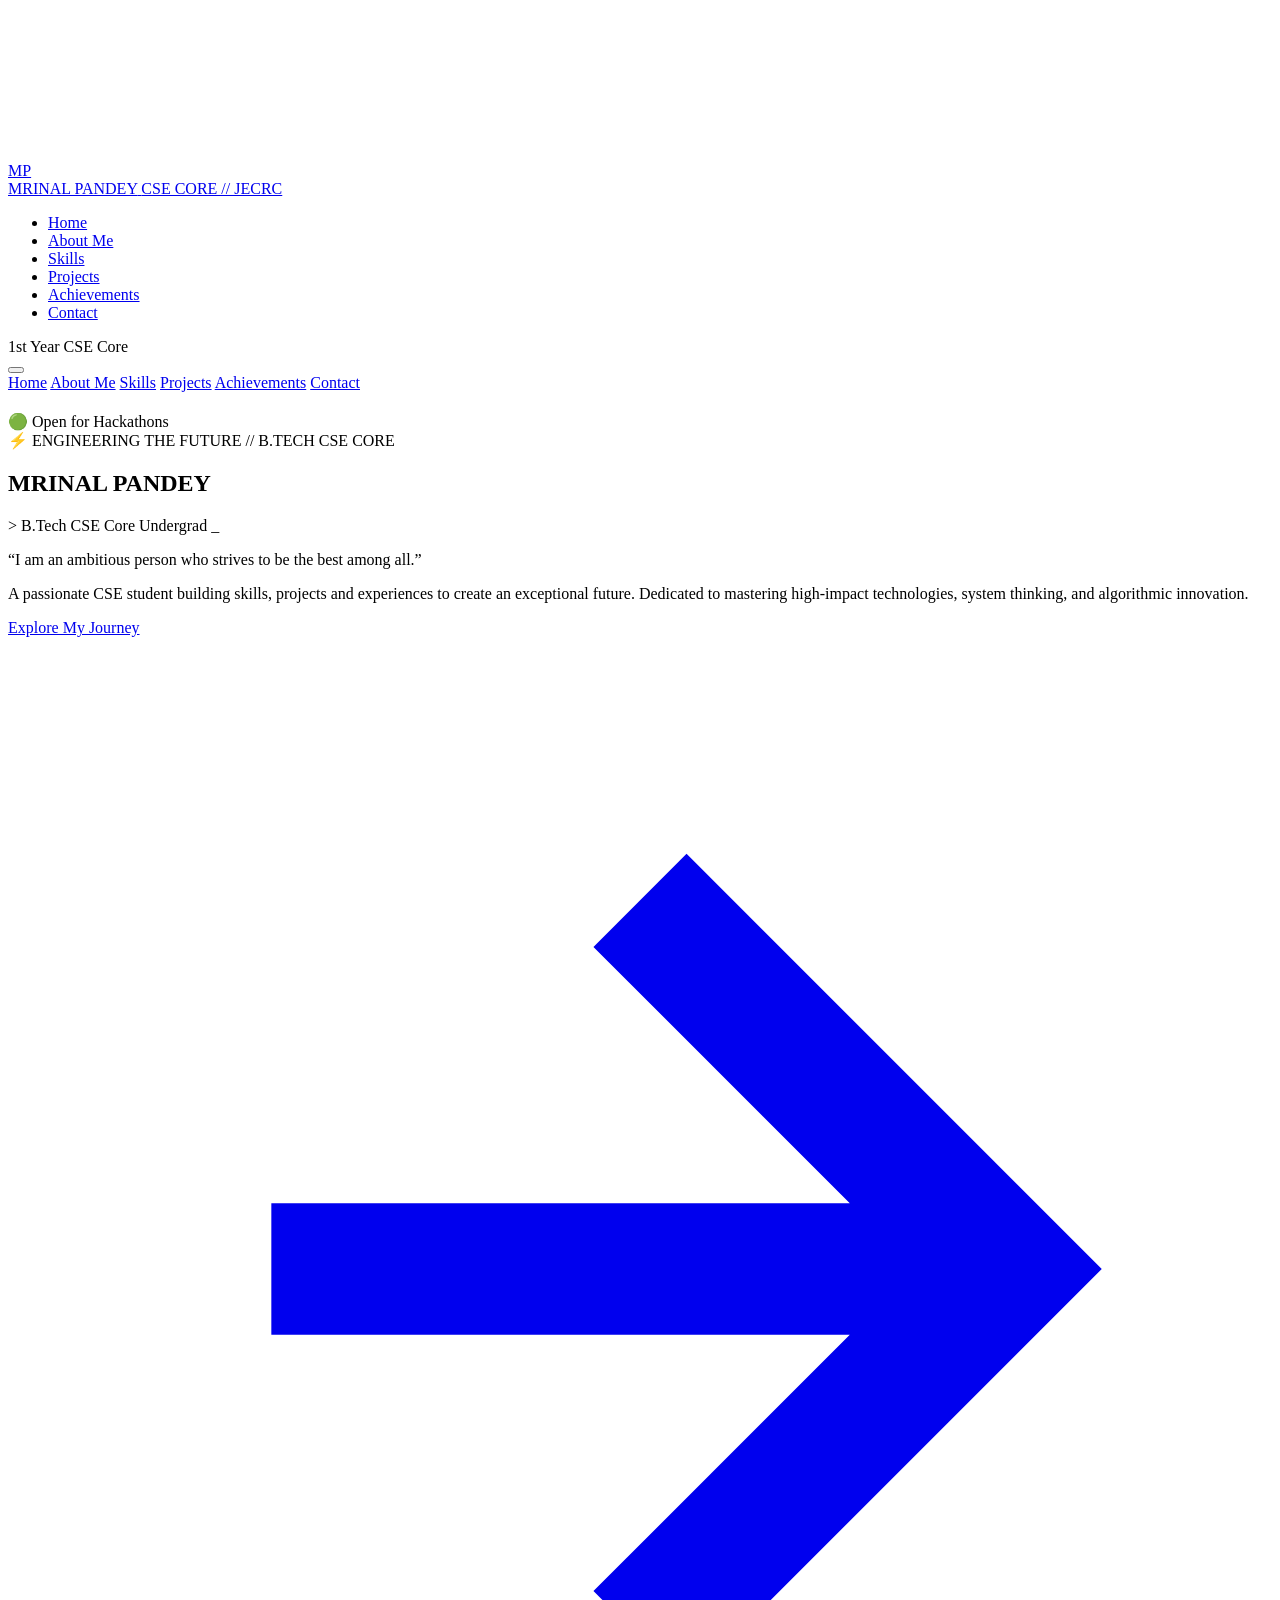
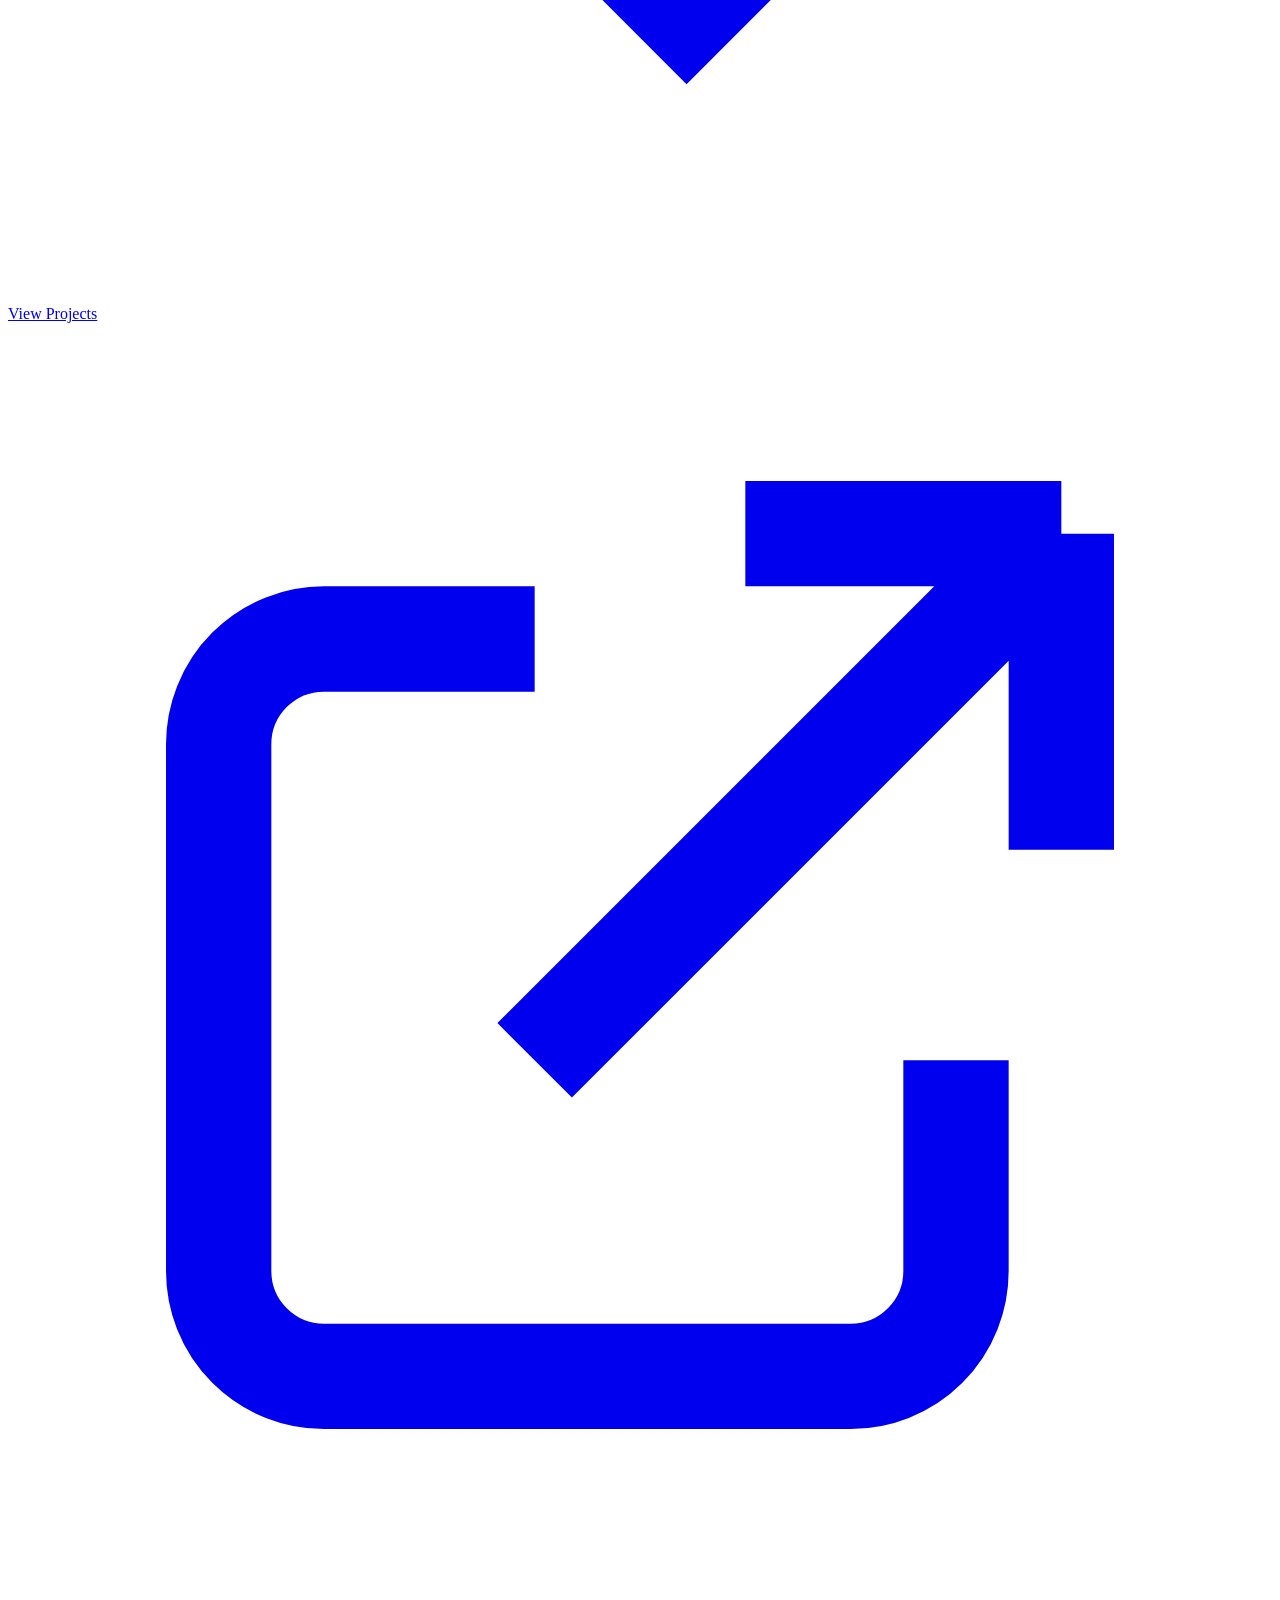
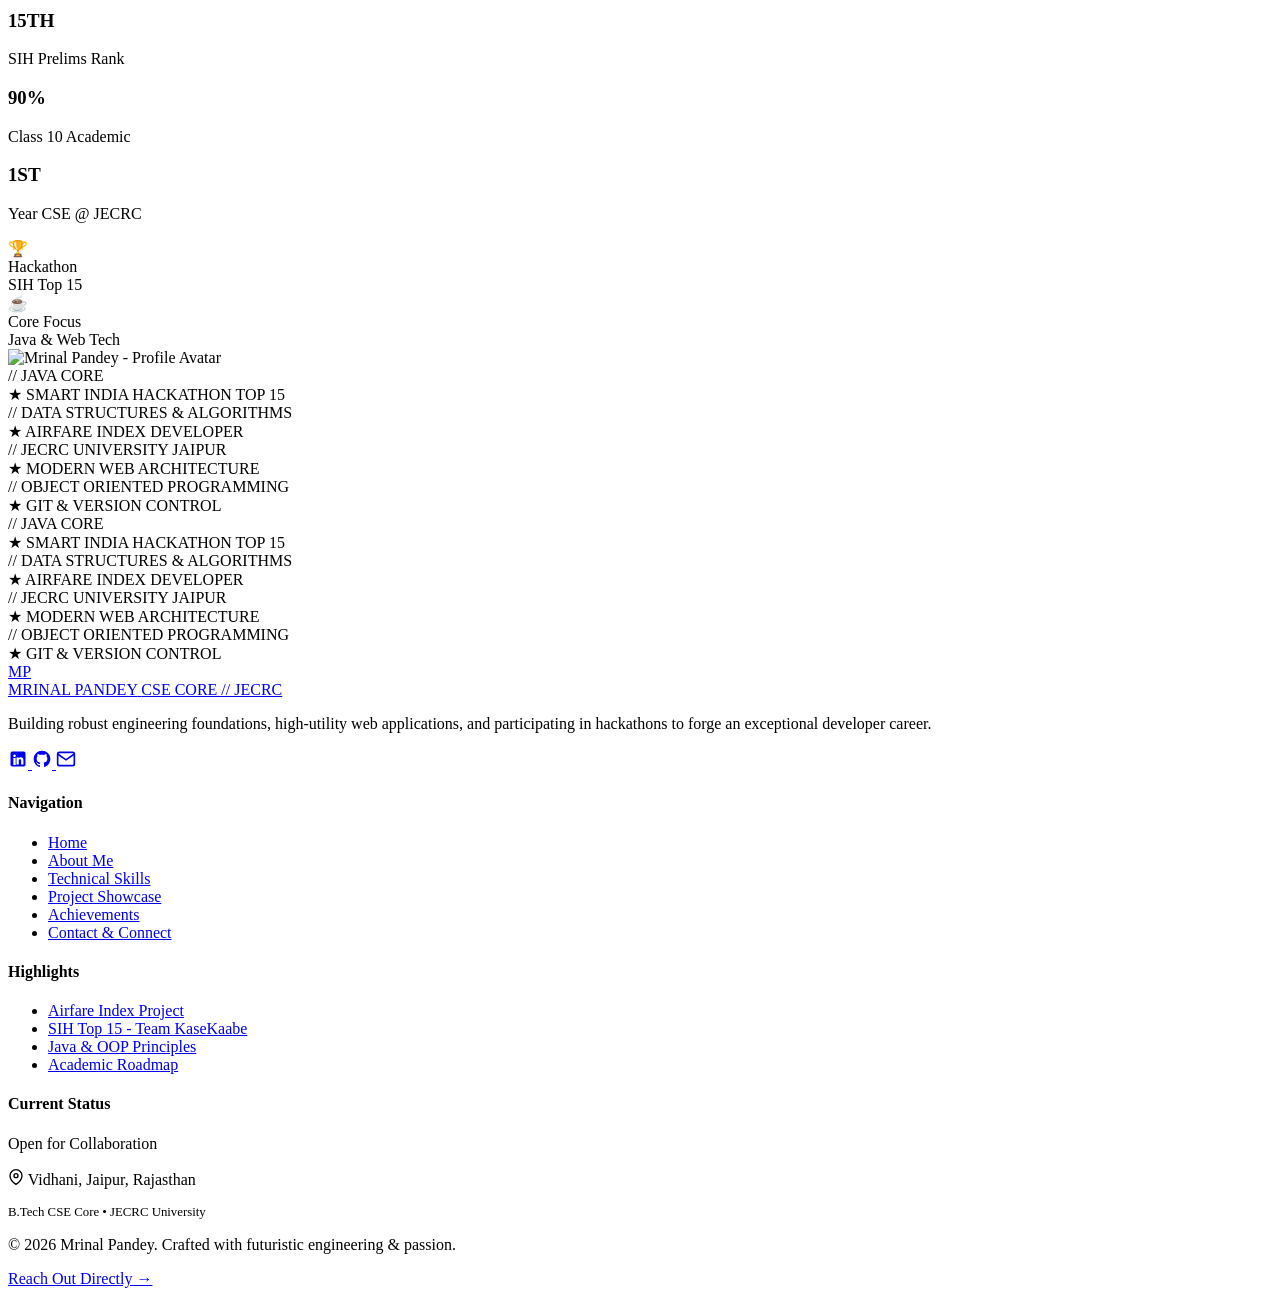
==== index.html @ 686c0074 "Add files via upload" ====
<!DOCTYPE html>
<html lang="en">
<head>
  <meta charset="UTF-8">
  <meta name="viewport" content="width=device-width, initial-scale=1.0">
  <title>Mrinal Pandey | Futuristic Developer Portfolio | CSE Undergrad</title>
  <meta name="description" content="Official portfolio of Mrinal Pandey, 1st-year B.Tech CSE Core student at JECRC University, Jaipur. Builder, SIH Prelims Top 15, and Java developer.">
  <link rel="stylesheet" href="assets/css/style.css">
  <link rel="stylesheet" href="assets/css/pages.css">
</head>
<body>

  <!-- Background Particle & Ambient Glow System -->
  <canvas id="particle-canvas"></canvas>
  <div class="ambient-glow glow-top-left"></div>
  <div class="ambient-glow glow-bottom-right"></div>
  <div class="ambient-glow glow-center"></div>

  <!-- Futuristic Custom Cursor -->
  <div class="custom-cursor-dot"></div>
  <div class="custom-cursor-outline"></div>

  <!-- Page Transition Veil -->
  <div class="page-transition-veil"></div>

  <!-- Main Website Wrapper -->
  <div class="site-wrapper">

    <!-- Header & Glassmorphic Navigation -->
    <header class="site-header">
      <div class="container nav-container">
        <a href="index.html" class="brand-logo">
          <div class="logo-badge">MP</div>
          <div class="brand-text">
            <span>MRINAL PANDEY</span>
            <span class="brand-sub">CSE CORE // JECRC</span>
          </div>
        </a>

        <!-- Desktop Navigation Menu -->
        <nav>
          <ul class="nav-menu">
            <li><a href="index.html" class="nav-link active">Home</a></li>
            <li><a href="about.html" class="nav-link">About Me</a></li>
            <li><a href="skills.html" class="nav-link">Skills</a></li>
            <li><a href="projects.html" class="nav-link">Projects</a></li>
            <li><a href="achievements.html" class="nav-link">Achievements</a></li>
            <li><a href="contact.html" class="nav-link">Contact</a></li>
          </ul>
        </nav>

        <!-- Status Indicator Pill -->
        <div class="nav-status">
          <span class="status-dot"></span>
          <span>1st Year CSE Core</span>
        </div>

        <!-- Mobile Hamburger Toggle -->
        <button class="mobile-toggle" aria-label="Toggle Navigation Menu">
          <span></span>
          <span></span>
          <span></span>
        </button>
      </div>
    </header>

    <!-- Mobile Navigation Drawer -->
    <div class="mobile-nav">
      <a href="index.html" class="nav-link active">Home</a>
      <a href="about.html" class="nav-link">About Me</a>
      <a href="skills.html" class="nav-link">Skills</a>
      <a href="projects.html" class="nav-link">Projects</a>
      <a href="achievements.html" class="nav-link">Achievements</a>
      <a href="contact.html" class="nav-link">Contact</a>
      <div class="nav-status" style="margin-top: 1.25rem; align-self: flex-start;">
        <span class="status-dot"></span>
        <span>🟢 Open for Hackathons</span>
      </div>
    </div>

    <!-- Main Content Area: Hero Showcase -->
    <main>
      <section class="hero-section">
        <div class="container">
          <div class="hero-grid">
            
            <!-- Left Hero Content -->
            <div class="hero-content reveal-item">
              <div class="hero-badge-tag">
                <span style="color: var(--cyan-core);">⚡</span>
                <span>ENGINEERING THE FUTURE // B.TECH CSE CORE</span>
              </div>

              <!-- Animated Main Heading -->
              <h1 class="hero-title">
                <span class="hero-title-gradient">MRINAL PANDEY</span>
              </h1>

              <!-- Kinetic Role Rotator -->
              <div class="hero-role-rotator">
                <span style="color: var(--text-muted);">&gt;</span>
                <span id="hero-role-text">B.Tech CSE Core Undergrad</span>
                <span class="role-cursor">_</span>
              </div>

              <!-- Core Ambition Quote Card -->
              <div class="hero-quote-card">
                <p>“I am an ambitious person who strives to be the best among all.”</p>
              </div>

              <!-- Bio Statement -->
              <p class="hero-bio">
                A passionate CSE student building skills, projects and experiences to create an exceptional future. Dedicated to mastering high-impact technologies, system thinking, and algorithmic innovation.
              </p>

              <!-- CTA Buttons -->
              <div class="hero-cta-group">
                <a href="about.html" class="btn btn-primary">
                  <span>Explore My Journey</span>
                  <svg viewBox="0 0 24 24" fill="none" stroke="currentColor" stroke-width="2.5"><path d="M5 12h14M12 5l7 7-7 7"/></svg>
                </a>
                <a href="projects.html" class="btn btn-secondary">
                  <span>View Projects</span>
                  <svg viewBox="0 0 24 24" fill="none" stroke="currentColor" stroke-width="2"><path d="M10 6H6a2 2 0 0 0-2 2v10a2 2 0 0 0 2 2h10a2 2 0 0 0 2-2v-4M14 4h6m0 0v6m0-6L10 14"/></svg>
                </a>
              </div>

              <!-- Hero Stats Strip -->
              <div class="hero-stats-strip">
                <div class="hero-stat-item">
                  <h3><span data-counter="15">15</span><span style="font-size: 1.2rem;">TH</span></h3>
                  <p>SIH Prelims Rank</p>
                </div>
                <div class="hero-stat-item">
                  <h3><span data-counter="90">90</span><span style="font-size: 1.2rem;">%</span></h3>
                  <p>Class 10 Academic</p>
                </div>
                <div class="hero-stat-item">
                  <h3><span data-counter="1">1</span><span style="font-size: 1.2rem;">ST</span></h3>
                  <p>Year CSE @ JECRC</p>
                </div>
              </div>
            </div>

            <!-- Right Hero Cyber Profile Visual -->
            <div class="hero-visual-wrapper reveal-item stagger-1">
              <div class="cyber-frame-container">
                <!-- Orbiting Animated Gyro Rings -->
                <div class="cyber-orbit-ring"></div>
                <div class="cyber-orbit-ring-secondary"></div>

                <!-- Floating Holographic Badges -->
                <div class="avatar-floating-badge badge-top-right">
                  <div class="badge-icon-box">🏆</div>
                  <div>
                    <div class="badge-text-title">Hackathon</div>
                    <div class="badge-text-val">SIH Top 15</div>
                  </div>
                </div>

                <div class="avatar-floating-badge badge-bottom-left">
                  <div class="badge-icon-box">☕</div>
                  <div>
                    <div class="badge-text-title">Core Focus</div>
                    <div class="badge-text-val">Java & Web Tech</div>
                  </div>
                </div>

                <!-- Main Avatar Container with 3D Tilt -->
                <div class="avatar-card-inner tilt-card">
                  <div class="avatar-scanline"></div>
                  <div class="avatar-image-box">
                    <!-- NOTE FOR MRINAL: To personalize, place your photo in assets/images/ and change the src below -->
                    <img src="assets/images/avatar-placeholder.svg" alt="Mrinal Pandey - Profile Avatar" loading="eager">
                  </div>
                </div>

              </div>
            </div>

          </div>
        </div>
      </section>

      <!-- Continuous High-Tech Marquee Ticker Strip -->
      <section class="marquee-container" aria-hidden="true">
        <div class="marquee-track">
          <div class="marquee-item"><span>//</span> JAVA CORE</div>
          <div class="marquee-item"><span>★</span> SMART INDIA HACKATHON TOP 15</div>
          <div class="marquee-item"><span>//</span> DATA STRUCTURES & ALGORITHMS</div>
          <div class="marquee-item"><span>★</span> AIRFARE INDEX DEVELOPER</div>
          <div class="marquee-item"><span>//</span> JECRC UNIVERSITY JAIPUR</div>
          <div class="marquee-item"><span>★</span> MODERN WEB ARCHITECTURE</div>
          <div class="marquee-item"><span>//</span> OBJECT ORIENTED PROGRAMMING</div>
          <div class="marquee-item"><span>★</span> GIT & VERSION CONTROL</div>
          <!-- Duplicate for infinite seamless scroll -->
          <div class="marquee-item"><span>//</span> JAVA CORE</div>
          <div class="marquee-item"><span>★</span> SMART INDIA HACKATHON TOP 15</div>
          <div class="marquee-item"><span>//</span> DATA STRUCTURES & ALGORITHMS</div>
          <div class="marquee-item"><span>★</span> AIRFARE INDEX DEVELOPER</div>
          <div class="marquee-item"><span>//</span> JECRC UNIVERSITY JAIPUR</div>
          <div class="marquee-item"><span>★</span> MODERN WEB ARCHITECTURE</div>
          <div class="marquee-item"><span>//</span> OBJECT ORIENTED PROGRAMMING</div>
          <div class="marquee-item"><span>★</span> GIT & VERSION CONTROL</div>
        </div>
      </section>
    </main>

    <!-- Site Footer -->
    <footer class="site-footer">
      <div class="container">
        <div class="footer-top">
          <!-- Brand Column -->
          <div class="footer-brand">
            <a href="index.html" class="brand-logo">
              <div class="logo-badge">MP</div>
              <div class="brand-text">
                <span>MRINAL PANDEY</span>
                <span class="brand-sub">CSE CORE // JECRC</span>
              </div>
            </a>
            <p class="footer-bio">
              Building robust engineering foundations, high-utility web applications, and participating in hackathons to forge an exceptional developer career.
            </p>
            <div class="footer-social-links">
              <!-- LinkedIn -->
              <a href="https://linkedin.com" target="_blank" rel="noopener" class="social-icon-btn" aria-label="LinkedIn Profile">
                <svg width="20" height="20" viewBox="0 0 24 24" fill="currentColor"><path d="M19 3a2 2 0 0 1 2 2v14a2 2 0 0 1-2 2H5a2 2 0 0 1-2-2V5a2 2 0 0 1 2-2h14m-.5 15.5v-5.3a3.26 3.26 0 0 0-3.26-3.26c-.85 0-1.84.52-2.28 1.3v-1.11h-2.79v8.37h2.79v-4.93c0-.77.62-1.4 1.39-1.4a1.4 1.4 0 0 1 1.4 1.4v4.93h2.75M6.46 10.9v8.37H9.2V10.9H6.46M7.83 6.45c-.89 0-1.61.72-1.61 1.61 0 .89.72 1.61 1.61 1.61.89 0 1.61-.72 1.61-1.61 0-.89-.72-1.61-1.61-1.61Z"/></svg>
              </a>
              <!-- GitHub -->
              <a href="https://github.com" target="_blank" rel="noopener" class="social-icon-btn" aria-label="GitHub Profile">
                <svg width="20" height="20" viewBox="0 0 24 24" fill="currentColor"><path d="M12 2A10 10 0 0 0 2 12c0 4.42 2.87 8.17 6.84 9.5.5.08.66-.23.66-.5v-1.69c-2.77.6-3.36-1.34-3.36-1.34-.46-1.16-1.11-1.47-1.11-1.47-.91-.62.07-.6.07-.6 1 .07 1.53 1.03 1.53 1.03.87 1.52 2.34 1.07 2.91.83.1-.65.35-1.09.63-1.34-2.22-.25-4.55-1.11-4.55-4.92 0-1.11.38-2 1.03-2.71-.1-.25-.45-1.29.1-2.64 0 0 .84-.27 2.75 1.02.79-.22 1.65-.33 2.5-.33.85 0 1.71.11 2.5.33 1.91-1.29 2.75-1.02 2.75-1.02.55 1.35.2 2.39.1 2.64.65.71 1.03 1.6 1.03 2.71 0 3.82-2.34 4.66-4.57 4.91.36.31.69.92.69 1.85V21c0 .27.16.59.67.5C19.14 20.16 22 16.42 22 12A10 10 0 0 0 12 2Z"/></svg>
              </a>
              <!-- Contact Page Link -->
              <a href="contact.html" class="social-icon-btn" aria-label="Direct Email / Contact">
                <svg width="20" height="20" viewBox="0 0 24 24" fill="none" stroke="currentColor" stroke-width="2"><path d="M4 4h16c1.1 0 2 .9 2 2v12c0 1.1-.9 2-2 2H4c-1.1 0-2-.9-2-2V6c0-1.1.9-2 2-2z"/><polyline points="22,6 12,13 2,6"/></svg>
              </a>
            </div>
          </div>

          <!-- Quick Navigation -->
          <div>
            <h4 class="footer-heading">Navigation</h4>
            <ul class="footer-nav-list">
              <li><a href="index.html">Home</a></li>
              <li><a href="about.html">About Me</a></li>
              <li><a href="skills.html">Technical Skills</a></li>
              <li><a href="projects.html">Project Showcase</a></li>
              <li><a href="achievements.html">Achievements</a></li>
              <li><a href="contact.html">Contact & Connect</a></li>
            </ul>
          </div>

          <!-- Featured Work -->
          <div>
            <h4 class="footer-heading">Highlights</h4>
            <ul class="footer-nav-list">
              <li><a href="projects.html">Airfare Index Project</a></li>
              <li><a href="achievements.html">SIH Top 15 - Team KaseKaabe</a></li>
              <li><a href="skills.html">Java & OOP Principles</a></li>
              <li><a href="about.html">Academic Roadmap</a></li>
            </ul>
          </div>

          <!-- Live Status Card -->
          <div>
            <h4 class="footer-heading">Current Status</h4>
            <div class="footer-meta-card">
              <div class="meta-status">
                <span class="status-dot"></span>
                <span>Open for Collaboration</span>
              </div>
              <p class="meta-location">
                <svg width="16" height="16" viewBox="0 0 24 24" fill="none" stroke="currentColor" stroke-width="2"><path d="M21 10c0 7-9 13-9 13s-9-6-9-13a9 9 0 0 1 18 0z"/><circle cx="12" cy="10" r="3"/></svg>
                Vidhani, Jaipur, Rajasthan
              </p>
              <p style="font-size: 0.8rem; color: var(--text-muted); margin-top: 6px;">
                B.Tech CSE Core • JECRC University
              </p>
            </div>
          </div>
        </div>

        <!-- Footer Bottom Bar -->
        <div class="footer-bottom">
          <p>© 2026 Mrinal Pandey. Crafted with futuristic engineering & passion.</p>
          <p><a href="contact.html">Reach Out Directly →</a></p>
        </div>
      </div>
    </footer>

  </div>

  <!-- Scripts -->
  <script src="assets/js/particles.js"></script>
  <script src="assets/js/interactions.js"></script>
  <script src="assets/js/main.js"></script>
</body>
</html>
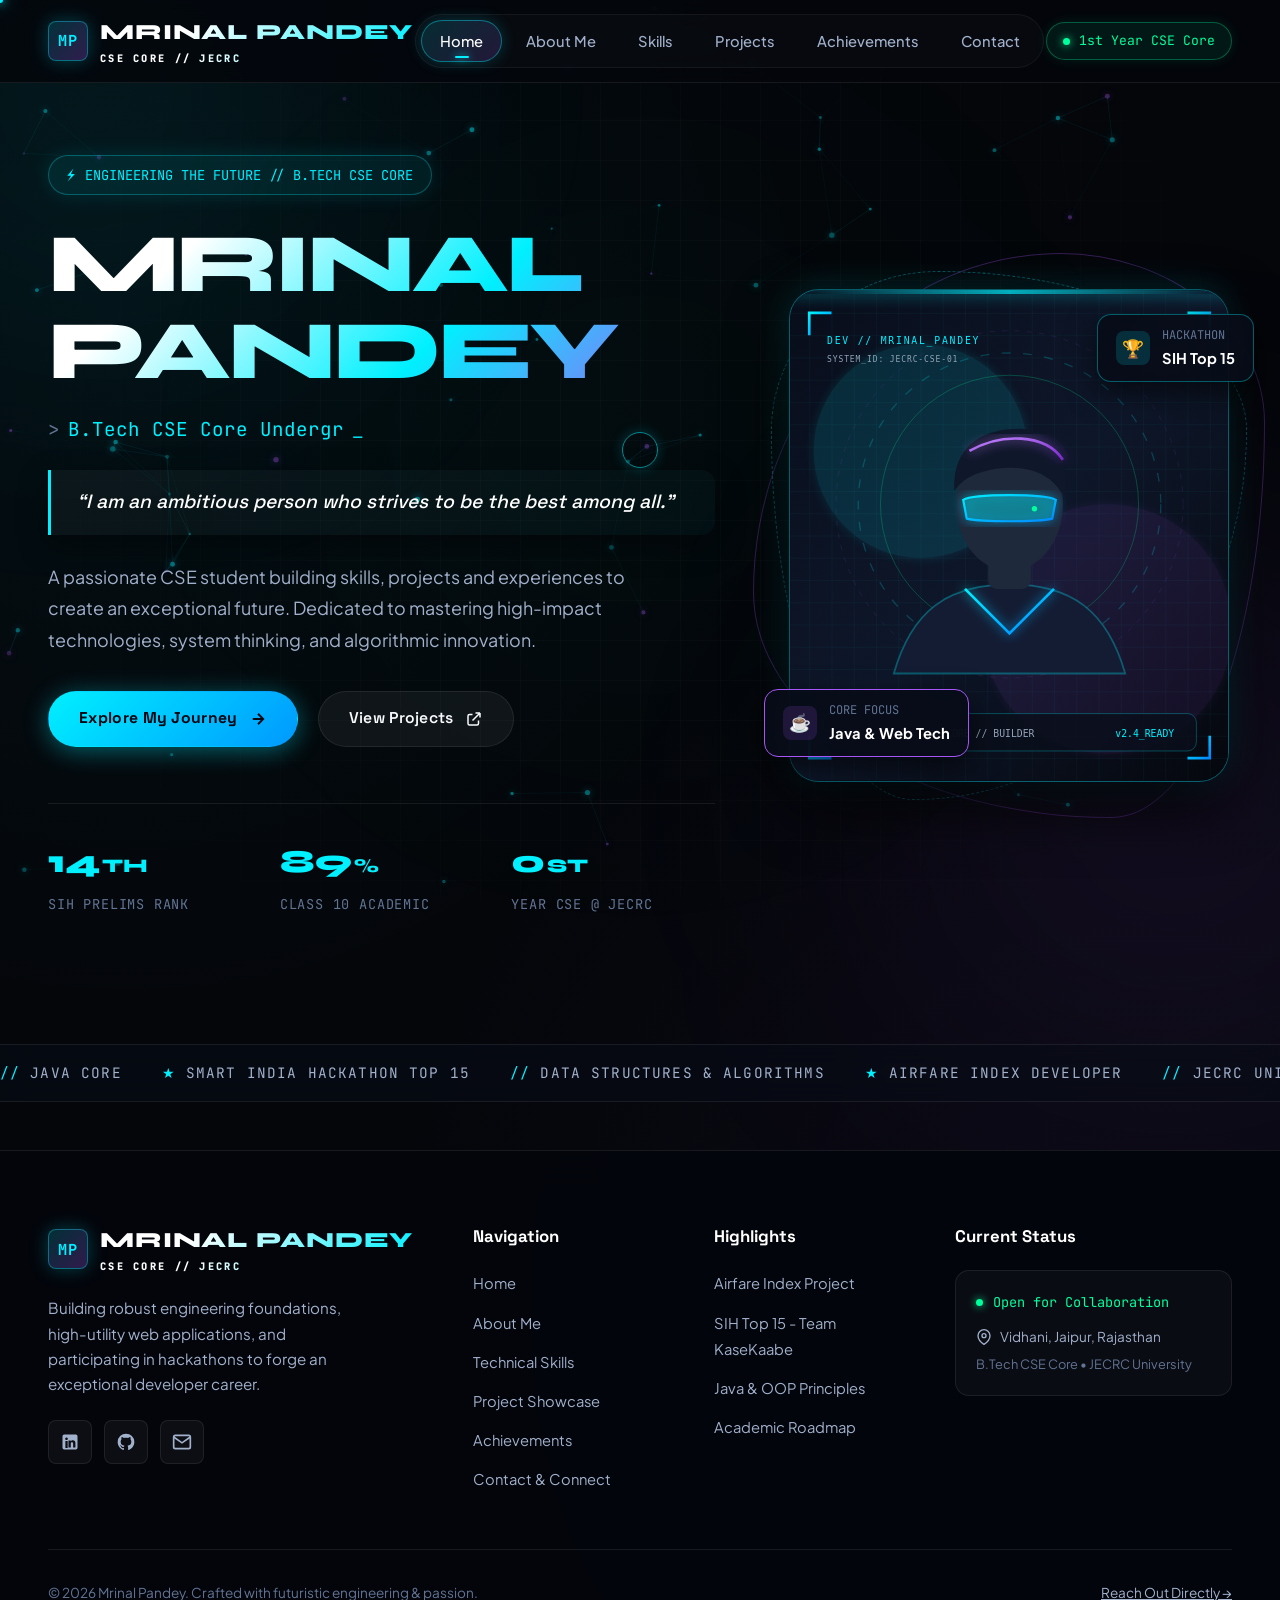
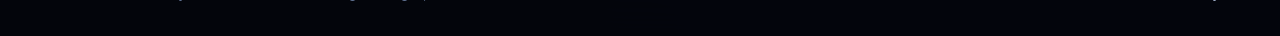
==== commit aaccb031: "Add personal portfolio website" ====
--- a/index.html
+++ b/index.html
@@ -7,6 +7,7 @@
   <meta name="description" content="Official portfolio of Mrinal Pandey, 1st-year B.Tech CSE Core student at JECRC University, Jaipur. Builder, SIH Prelims Top 15, and Java developer.">
   <link rel="stylesheet" href="assets/css/style.css">
   <link rel="stylesheet" href="assets/css/pages.css">
+  <link rel="stylesheet" href="assets/css/botpress.css">
 </head>
 <body>
 
@@ -295,5 +296,10 @@
   <script src="assets/js/particles.js"></script>
   <script src="assets/js/interactions.js"></script>
   <script src="assets/js/main.js"></script>
+
+  <!-- Botpress AI Assistant Webchat -->
+  <script src="https://cdn.botpress.cloud/webchat/v3.7/inject.js"></script>
+  <script src="https://files.bpcontent.cloud/2026/10/06/04/20261006043758-TQB32X8L.js" defer></script>
+  <script src="assets/js/botpress.js"></script>
 </body>
 </html>
--- a/assets/css/style.css
+++ b/assets/css/style.css
@@ -0,0 +1,829 @@
+/* ==========================================================================
+   MRINAL PANDEY - FUTURISTIC PORTFOLIO SYSTEM
+   Master Stylesheet: Design Tokens, Glassmorphism, Micro-Interactions
+   ========================================================================== */
+
+@import url('https://fonts.googleapis.com/css2?family=JetBrains+Mono:ital,wght@0,300;0,400;0,500;0,600;0,700;1,400&family=Plus+Jakarta+Sans:wght@300;400;500;600;700;800&family=Space+Grotesk:wght@400;500;600;700&family=Syne:wght@600;700;800&display=swap');
+
+:root {
+  /* Core Deep Obsidian Backgrounds */
+  --bg-dark: #04060a;
+  --bg-surface: #080c16;
+  --bg-card: rgba(11, 17, 30, 0.75);
+  --bg-card-hover: rgba(16, 25, 46, 0.9);
+  --bg-glass-nav: rgba(4, 6, 12, 0.85);
+
+  /* Cyber Accents */
+  --cyan-core: #00f0ff;
+  --cyan-glow: rgba(0, 240, 255, 0.4);
+  --cyan-subtle: rgba(0, 240, 255, 0.12);
+  
+  --purple-core: #a855f7;
+  --purple-deep: #7e22ce;
+  --purple-glow: rgba(168, 85, 247, 0.4);
+  --purple-subtle: rgba(168, 85, 247, 0.12);
+
+  --emerald-core: #00ff9d;
+  --emerald-glow: rgba(0, 255, 157, 0.4);
+  --emerald-subtle: rgba(0, 255, 157, 0.12);
+
+  --amber-core: #ffb703;
+  --amber-glow: rgba(255, 183, 3, 0.4);
+  --amber-subtle: rgba(255, 183, 3, 0.12);
+
+  /* Typography Colors */
+  --text-main: #f8fafc;
+  --text-dim: #a1b0cb;
+  --text-muted: #627494;
+  --text-highlight: #ffffff;
+
+  /* Borders & Glass Glow */
+  --border-subtle: rgba(255, 255, 255, 0.08);
+  --border-neon: rgba(0, 240, 255, 0.35);
+  --border-purple: rgba(168, 85, 247, 0.35);
+  --border-hover: rgba(0, 240, 255, 0.6);
+
+  /* Radii */
+  --radius-sm: 8px;
+  --radius-md: 14px;
+  --radius-lg: 20px;
+  --radius-xl: 30px;
+  --radius-full: 9999px;
+
+  /* Typography */
+  --font-display: 'Syne', 'Space Grotesk', sans-serif;
+  --font-heading: 'Space Grotesk', sans-serif;
+  --font-body: 'Plus Jakarta Sans', sans-serif;
+  --font-mono: 'JetBrains Mono', monospace;
+
+  /* Easing */
+  --transition-instant: 0.15s cubic-bezier(0.16, 1, 0.3, 1);
+  --transition-smooth: 0.35s cubic-bezier(0.16, 1, 0.3, 1);
+  --transition-slow: 0.65s cubic-bezier(0.16, 1, 0.3, 1);
+}
+
+/* Base Reset & Smoothness */
+*, *::before, *::after {
+  box-sizing: border-box;
+  margin: 0;
+  padding: 0;
+}
+
+html {
+  scroll-behavior: smooth;
+  font-size: 16px;
+  background-color: var(--bg-dark);
+  color: var(--text-main);
+  font-family: var(--font-body);
+  overflow-x: hidden;
+  -webkit-font-smoothing: antialiased;
+  -moz-osx-font-smoothing: grayscale;
+}
+
+body {
+  position: relative;
+  min-height: 100vh;
+  background: 
+    radial-gradient(circle at 10% 20%, rgba(0, 240, 255, 0.04), transparent 40%),
+    radial-gradient(circle at 90% 80%, rgba(168, 85, 247, 0.05), transparent 45%),
+    var(--bg-dark);
+  color: var(--text-main);
+  overflow-x: hidden;
+  line-height: 1.65;
+}
+
+/* Futuristic Cyber Grid Overlay */
+body::before {
+  content: '';
+  position: fixed;
+  top: 0;
+  left: 0;
+  width: 100vw;
+  height: 100vh;
+  background-image: 
+    linear-gradient(to right, rgba(255, 255, 255, 0.02) 1px, transparent 1px),
+    linear-gradient(to bottom, rgba(255, 255, 255, 0.02) 1px, transparent 1px);
+  background-size: 40px 40px;
+  pointer-events: none;
+  z-index: 0;
+  mask-image: radial-gradient(circle at center, black 40%, transparent 90%);
+  -webkit-mask-image: radial-gradient(circle at center, black 40%, transparent 90%);
+}
+
+/* Custom Scrollbar */
+::-webkit-scrollbar {
+  width: 7px;
+}
+::-webkit-scrollbar-track {
+  background: #04060a;
+}
+::-webkit-scrollbar-thumb {
+  background: linear-gradient(180deg, var(--cyan-core), var(--purple-core));
+  border-radius: 4px;
+}
+::-webkit-scrollbar-thumb:hover {
+  background: var(--cyan-core);
+  box-shadow: 0 0 10px var(--cyan-core);
+}
+
+::selection {
+  background: var(--cyan-core);
+  color: #03060c;
+}
+
+/* Ambient Radial Glow Lighting */
+.ambient-glow {
+  position: fixed;
+  pointer-events: none;
+  z-index: 0;
+  border-radius: 50%;
+  filter: blur(140px);
+}
+.glow-top-left {
+  top: -180px;
+  left: -180px;
+  width: 550px;
+  height: 550px;
+  background: radial-gradient(circle, rgba(0, 240, 255, 0.16), transparent 70%);
+}
+.glow-bottom-right {
+  bottom: -220px;
+  right: -220px;
+  width: 650px;
+  height: 650px;
+  background: radial-gradient(circle, rgba(168, 85, 247, 0.16), transparent 70%);
+}
+.glow-center {
+  top: 50%;
+  left: 50%;
+  transform: translate(-50%, -50%);
+  width: 700px;
+  height: 700px;
+  background: radial-gradient(circle, rgba(0, 255, 157, 0.04), transparent 75%);
+}
+
+/* Particle Canvas */
+#particle-canvas {
+  position: fixed;
+  top: 0;
+  left: 0;
+  width: 100vw;
+  height: 100vh;
+  pointer-events: none;
+  z-index: 0;
+  opacity: 0.65;
+}
+
+/* Custom Cursor with Magnetic Smoothing */
+.custom-cursor-dot,
+.custom-cursor-outline {
+  position: fixed;
+  top: 0;
+  left: 0;
+  transform: translate(-50%, -50%);
+  border-radius: 50%;
+  pointer-events: none;
+  z-index: 99999;
+}
+.custom-cursor-dot {
+  width: 6px;
+  height: 6px;
+  background-color: var(--cyan-core);
+  box-shadow: 0 0 10px var(--cyan-core), 0 0 20px var(--cyan-core);
+}
+.custom-cursor-outline {
+  width: 36px;
+  height: 36px;
+  border: 1.5px solid rgba(0, 240, 255, 0.55);
+  box-shadow: 0 0 14px rgba(0, 240, 255, 0.2);
+  transition: width 0.25s cubic-bezier(0.16, 1, 0.3, 1), 
+              height 0.25s cubic-bezier(0.16, 1, 0.3, 1), 
+              border-color 0.25s ease, 
+              background-color 0.25s ease;
+}
+.cursor-hover .custom-cursor-outline {
+  width: 58px;
+  height: 58px;
+  border-color: var(--purple-core);
+  background-color: rgba(168, 85, 247, 0.1);
+  box-shadow: 0 0 25px rgba(168, 85, 247, 0.45);
+}
+
+@media (pointer: coarse) {
+  .custom-cursor-dot,
+  .custom-cursor-outline {
+    display: none !important;
+  }
+}
+
+/* Page Transition Veil */
+.page-transition-veil {
+  position: fixed;
+  top: 0;
+  left: 0;
+  width: 100vw;
+  height: 100vh;
+  background: var(--bg-dark);
+  z-index: 100000;
+  pointer-events: none;
+  opacity: 0;
+  transition: opacity 0.25s ease-in-out;
+}
+.page-transition-veil.fade-in {
+  opacity: 1;
+  pointer-events: all;
+}
+
+/* Layout Utilities */
+.site-wrapper {
+  position: relative;
+  z-index: 1;
+  display: flex;
+  flex-direction: column;
+  min-height: 100vh;
+}
+.container {
+  width: 100%;
+  max-width: 1240px;
+  margin: 0 auto;
+  padding: 0 1.75rem;
+}
+
+/* Header & Glassmorphic Navigation */
+.site-header {
+  position: sticky;
+  top: 0;
+  z-index: 1000;
+  backdrop-filter: blur(20px);
+  -webkit-backdrop-filter: blur(20px);
+  background: var(--bg-glass-nav);
+  border-bottom: 1px solid var(--border-subtle);
+  transition: all var(--transition-smooth);
+}
+.site-header.scrolled {
+  background: rgba(3, 5, 10, 0.95);
+  border-bottom-color: rgba(0, 240, 255, 0.25);
+  box-shadow: 0 12px 35px rgba(0, 0, 0, 0.65), 0 1px 0 rgba(255, 255, 255, 0.05);
+}
+.nav-container {
+  display: flex;
+  align-items: center;
+  justify-content: space-between;
+  height: 82px;
+}
+
+/* Brand Logo */
+.brand-logo {
+  display: flex;
+  align-items: center;
+  gap: 12px;
+  font-family: var(--font-display);
+  font-weight: 800;
+  font-size: 1.35rem;
+  letter-spacing: 0.04em;
+  color: var(--text-main);
+  text-decoration: none;
+}
+.logo-badge {
+  display: flex;
+  align-items: center;
+  justify-content: center;
+  width: 40px;
+  height: 40px;
+  border-radius: var(--radius-sm);
+  background: linear-gradient(135deg, rgba(0, 240, 255, 0.18), rgba(168, 85, 247, 0.28));
+  border: 1px solid var(--border-neon);
+  color: var(--cyan-core);
+  font-family: var(--font-mono);
+  font-size: 0.95rem;
+  font-weight: 700;
+  box-shadow: 0 0 18px rgba(0, 240, 255, 0.25);
+  transition: transform var(--transition-instant), box-shadow var(--transition-instant);
+}
+.brand-logo:hover .logo-badge {
+  transform: scale(1.06) rotate(-2deg);
+  box-shadow: 0 0 24px rgba(0, 240, 255, 0.5);
+}
+.brand-text span {
+  background: linear-gradient(135deg, #ffffff 30%, var(--cyan-core) 100%);
+  -webkit-background-clip: text;
+  -webkit-text-fill-color: transparent;
+}
+.brand-sub {
+  font-size: 0.65rem;
+  font-family: var(--font-mono);
+  display: block;
+  letter-spacing: 0.22em;
+  color: var(--text-muted);
+  text-transform: uppercase;
+}
+
+/* Nav Menu Items */
+.nav-menu {
+  display: flex;
+  align-items: center;
+  gap: 6px;
+  list-style: none;
+  background: rgba(255, 255, 255, 0.02);
+  padding: 5px;
+  border-radius: var(--radius-full);
+  border: 1px solid rgba(255, 255, 255, 0.05);
+}
+.nav-link {
+  position: relative;
+  display: inline-flex;
+  align-items: center;
+  padding: 8px 18px;
+  font-size: 0.92rem;
+  font-weight: 500;
+  color: var(--text-dim);
+  border-radius: var(--radius-full);
+  transition: all var(--transition-fast);
+  text-decoration: none;
+}
+.nav-link:hover {
+  color: #ffffff;
+  background: rgba(255, 255, 255, 0.06);
+}
+.nav-link.active {
+  color: #ffffff;
+  background: linear-gradient(135deg, rgba(0, 240, 255, 0.15), rgba(168, 85, 247, 0.18));
+  border: 1px solid rgba(0, 240, 255, 0.4);
+  box-shadow: 0 0 16px rgba(0, 240, 255, 0.2);
+}
+.nav-link.active::after {
+  content: '';
+  position: absolute;
+  bottom: 3px;
+  left: 50%;
+  transform: translateX(-50%);
+  width: 14px;
+  height: 2px;
+  background: var(--cyan-core);
+  border-radius: 2px;
+  box-shadow: 0 0 8px var(--cyan-core);
+}
+
+/* Nav Status Pill */
+.nav-status {
+  display: flex;
+  align-items: center;
+  gap: 9px;
+  padding: 7px 16px;
+  background: rgba(0, 255, 157, 0.08);
+  border: 1px solid rgba(0, 255, 157, 0.3);
+  border-radius: var(--radius-full);
+  font-size: 0.82rem;
+  font-family: var(--font-mono);
+  color: var(--emerald-core);
+  box-shadow: 0 0 14px rgba(0, 255, 157, 0.1);
+}
+.status-dot {
+  width: 7px;
+  height: 7px;
+  background: var(--emerald-core);
+  border-radius: 50%;
+  box-shadow: 0 0 8px var(--emerald-core);
+  animation: pulseBeacon 2s infinite;
+}
+@keyframes pulseBeacon {
+  0%, 100% { opacity: 1; transform: scale(1); box-shadow: 0 0 8px var(--emerald-core); }
+  50% { opacity: 0.4; transform: scale(0.8); box-shadow: 0 0 2px var(--emerald-core); }
+}
+
+/* Mobile Toggle Hamburger */
+.mobile-toggle {
+  display: none;
+  background: rgba(255, 255, 255, 0.04);
+  border: 1px solid var(--border-subtle);
+  border-radius: var(--radius-sm);
+  width: 44px;
+  height: 44px;
+  padding: 9px;
+  cursor: pointer;
+  flex-direction: column;
+  justify-content: space-around;
+  align-items: center;
+  transition: all var(--transition-fast);
+}
+.mobile-toggle:hover {
+  background: rgba(0, 240, 255, 0.1);
+  border-color: var(--cyan-core);
+}
+.mobile-toggle span {
+  width: 22px;
+  height: 2px;
+  background-color: var(--text-main);
+  border-radius: 2px;
+  transition: var(--transition-fast);
+}
+.mobile-toggle.is-open span:nth-child(1) {
+  transform: translateY(7px) rotate(45deg);
+}
+.mobile-toggle.is-open span:nth-child(2) {
+  opacity: 0;
+}
+.mobile-toggle.is-open span:nth-child(3) {
+  transform: translateY(-7px) rotate(-45deg);
+}
+
+/* Mobile Navigation Overlay */
+.mobile-nav {
+  position: fixed;
+  top: 82px;
+  left: 0;
+  width: 100%;
+  height: calc(100vh - 82px);
+  background: rgba(4, 6, 11, 0.98);
+  backdrop-filter: blur(28px);
+  z-index: 999;
+  display: flex;
+  flex-direction: column;
+  padding: 2.25rem 1.75rem;
+  gap: 1.25rem;
+  transform: translateX(100%);
+  transition: transform var(--transition-smooth);
+}
+.mobile-nav.open {
+  transform: translateX(0);
+}
+.mobile-nav .nav-link {
+  font-size: 1.25rem;
+  padding: 14px 20px;
+  border-radius: var(--radius-md);
+  border-bottom: 1px solid var(--border-subtle);
+}
+.mobile-nav .nav-link.active {
+  background: rgba(0, 240, 255, 0.12);
+  border-color: var(--cyan-core);
+}
+
+/* Button System with Magnetic Liquid Neon Effects */
+.btn {
+  display: inline-flex;
+  align-items: center;
+  justify-content: center;
+  gap: 11px;
+  padding: 14px 30px;
+  font-family: var(--font-heading);
+  font-size: 0.98rem;
+  font-weight: 600;
+  border-radius: var(--radius-full);
+  cursor: pointer;
+  border: 1px solid transparent;
+  transition: all var(--transition-smooth);
+  position: relative;
+  overflow: hidden;
+  letter-spacing: 0.02em;
+  text-decoration: none;
+}
+.btn::before {
+  content: '';
+  position: absolute;
+  top: 0;
+  left: -100%;
+  width: 100%;
+  height: 100%;
+  background: linear-gradient(90deg, transparent, rgba(255, 255, 255, 0.25), transparent);
+  transition: left 0.6s ease;
+}
+.btn:hover::before {
+  left: 100%;
+}
+.btn-primary {
+  background: linear-gradient(135deg, var(--cyan-core), #0099ff);
+  color: #030712;
+  font-weight: 700;
+  box-shadow: 0 4px 24px rgba(0, 240, 255, 0.38);
+}
+.btn-primary:hover {
+  transform: translateY(-3px);
+  box-shadow: 0 8px 32px rgba(0, 240, 255, 0.65);
+  color: #000000;
+}
+.btn-secondary {
+  background: rgba(255, 255, 255, 0.05);
+  color: var(--text-main);
+  border: 1px solid var(--border-subtle);
+  backdrop-filter: blur(12px);
+}
+.btn-secondary:hover {
+  background: rgba(255, 255, 255, 0.12);
+  border-color: rgba(255, 255, 255, 0.35);
+  transform: translateY(-3px);
+  box-shadow: 0 8px 25px rgba(0, 0, 0, 0.5);
+}
+.btn svg {
+  width: 18px;
+  height: 18px;
+  transition: transform var(--transition-instant);
+}
+.btn:hover svg {
+  transform: translateX(3px);
+}
+
+/* Glassmorphism Card System with Dynamic Spotlight */
+.glass-card {
+  background: var(--bg-card);
+  backdrop-filter: blur(18px);
+  -webkit-backdrop-filter: blur(18px);
+  border: 1px solid var(--border-subtle);
+  border-radius: var(--radius-lg);
+  padding: 2.25rem;
+  transition: all var(--transition-smooth);
+  position: relative;
+  overflow: hidden;
+}
+
+/* Top Subtle Bevel Highlight */
+.glass-card::before {
+  content: '';
+  position: absolute;
+  top: 0;
+  left: 0;
+  right: 0;
+  height: 1px;
+  background: linear-gradient(90deg, transparent, rgba(255, 255, 255, 0.18), transparent);
+  pointer-events: none;
+}
+
+/* Interactive Cursor Spotlight Aura */
+.glass-card::after {
+  content: '';
+  position: absolute;
+  top: var(--mouse-y, 50%);
+  left: var(--mouse-x, 50%);
+  width: 320px;
+  height: 320px;
+  background: radial-gradient(circle, rgba(0, 240, 255, 0.12), transparent 70%);
+  transform: translate(-50%, -50%);
+  pointer-events: none;
+  opacity: 0;
+  transition: opacity 0.35s ease;
+  z-index: 1;
+}
+.glass-card:hover::after {
+  opacity: 1;
+}
+
+.glass-card:hover {
+  border-color: rgba(0, 240, 255, 0.35);
+  box-shadow: 0 20px 45px -10px rgba(0, 0, 0, 0.7), 0 0 30px rgba(0, 240, 255, 0.15);
+  transform: translateY(-5px);
+}
+
+/* Section Header Typography */
+.section-header {
+  text-align: center;
+  margin-bottom: 3.75rem;
+  position: relative;
+}
+.section-tag {
+  display: inline-flex;
+  align-items: center;
+  gap: 8px;
+  font-family: var(--font-mono);
+  font-size: 0.85rem;
+  color: var(--cyan-core);
+  text-transform: uppercase;
+  letter-spacing: 0.18em;
+  padding: 6px 16px;
+  border-radius: var(--radius-full);
+  background: rgba(0, 240, 255, 0.08);
+  border: 1px solid rgba(0, 240, 255, 0.25);
+  margin-bottom: 1.15rem;
+  box-shadow: 0 0 15px rgba(0, 240, 255, 0.1);
+}
+.section-title {
+  font-size: clamp(2.3rem, 4.5vw, 3.5rem);
+  font-family: var(--font-display);
+  font-weight: 800;
+  letter-spacing: -0.025em;
+  background: linear-gradient(135deg, #ffffff 30%, #bfdbfe 70%, var(--cyan-core));
+  -webkit-background-clip: text;
+  -webkit-text-fill-color: transparent;
+  margin-bottom: 1rem;
+}
+.section-subtitle {
+  max-width: 680px;
+  margin: 0 auto;
+  font-size: 1.12rem;
+  color: var(--text-dim);
+  line-height: 1.7;
+}
+
+/* Continuous High-Tech Marquee Ticker Strip */
+.marquee-container {
+  width: 100%;
+  overflow: hidden;
+  background: rgba(8, 12, 22, 0.6);
+  border-top: 1px solid var(--border-subtle);
+  border-bottom: 1px solid var(--border-subtle);
+  padding: 16px 0;
+  position: relative;
+  margin: 3rem 0;
+  backdrop-filter: blur(12px);
+}
+.marquee-track {
+  display: flex;
+  width: max-content;
+  animation: marqueeScroll 28s linear infinite;
+  gap: 2.5rem;
+}
+.marquee-item {
+  display: inline-flex;
+  align-items: center;
+  gap: 10px;
+  font-family: var(--font-mono);
+  font-size: 0.9rem;
+  color: var(--text-dim);
+  letter-spacing: 0.08em;
+  text-transform: uppercase;
+}
+.marquee-item span {
+  color: var(--cyan-core);
+}
+@keyframes marqueeScroll {
+  from { transform: translateX(0); }
+  to { transform: translateX(-50%); }
+}
+
+/* Scroll Reveal Animations */
+.reveal-item {
+  opacity: 0;
+  transform: translateY(28px);
+  transition: opacity 0.8s cubic-bezier(0.16, 1, 0.3, 1), transform 0.8s cubic-bezier(0.16, 1, 0.3, 1);
+  will-change: opacity, transform;
+}
+.reveal-item.is-visible {
+  opacity: 1;
+  transform: translateY(0);
+}
+.stagger-1 { transition-delay: 0.1s; }
+.stagger-2 { transition-delay: 0.2s; }
+.stagger-3 { transition-delay: 0.3s; }
+.stagger-4 { transition-delay: 0.4s; }
+
+/* Site Footer */
+.site-footer {
+  margin-top: auto;
+  border-top: 1px solid var(--border-subtle);
+  background: rgba(4, 6, 12, 0.92);
+  backdrop-filter: blur(20px);
+  padding: 4.5rem 0 2rem;
+  position: relative;
+  z-index: 2;
+}
+.footer-top {
+  display: grid;
+  grid-template-columns: 2fr 1fr 1fr 1.5fr;
+  gap: 3.5rem;
+  padding-bottom: 3.5rem;
+  border-bottom: 1px solid var(--border-subtle);
+}
+.footer-brand .brand-logo {
+  margin-bottom: 1.25rem;
+}
+.footer-bio {
+  color: var(--text-dim);
+  font-size: 0.95rem;
+  max-width: 320px;
+  margin-bottom: 1.5rem;
+  line-height: 1.65;
+}
+.footer-social-links {
+  display: flex;
+  gap: 12px;
+}
+.social-icon-btn {
+  display: flex;
+  align-items: center;
+  justify-content: center;
+  width: 44px;
+  height: 44px;
+  border-radius: var(--radius-sm);
+  background: rgba(255, 255, 255, 0.04);
+  border: 1px solid var(--border-subtle);
+  color: var(--text-dim);
+  transition: all var(--transition-instant);
+  text-decoration: none;
+}
+.social-icon-btn:hover {
+  color: var(--cyan-core);
+  border-color: var(--cyan-core);
+  background: rgba(0, 240, 255, 0.12);
+  box-shadow: 0 0 18px rgba(0, 240, 255, 0.3);
+  transform: translateY(-3px);
+}
+.footer-heading {
+  font-size: 1.05rem;
+  margin-bottom: 1.25rem;
+  color: #fff;
+  font-family: var(--font-heading);
+}
+.footer-nav-list {
+  list-style: none;
+  display: flex;
+  flex-direction: column;
+  gap: 0.8rem;
+}
+.footer-nav-list a {
+  color: var(--text-dim);
+  font-size: 0.92rem;
+  transition: all var(--transition-instant);
+  text-decoration: none;
+}
+.footer-nav-list a:hover {
+  color: var(--cyan-core);
+  padding-left: 6px;
+}
+.footer-meta-card {
+  background: rgba(255, 255, 255, 0.03);
+  border: 1px solid var(--border-subtle);
+  border-radius: var(--radius-md);
+  padding: 1.25rem;
+}
+.meta-status {
+  display: flex;
+  align-items: center;
+  gap: 10px;
+  font-family: var(--font-mono);
+  font-size: 0.85rem;
+  color: var(--emerald-core);
+  margin-bottom: 0.75rem;
+}
+.meta-location {
+  font-size: 0.85rem;
+  color: var(--text-dim);
+  display: flex;
+  align-items: center;
+  gap: 8px;
+}
+.footer-bottom {
+  padding-top: 2rem;
+  display: flex;
+  align-items: center;
+  justify-content: space-between;
+  font-size: 0.85rem;
+  color: var(--text-muted);
+}
+.footer-bottom a {
+  color: var(--text-dim);
+}
+.footer-bottom a:hover {
+  color: var(--cyan-core);
+}
+
+/* Toast System */
+.toast-container {
+  position: fixed;
+  bottom: 28px;
+  right: 28px;
+  z-index: 100001;
+  display: flex;
+  flex-direction: column;
+  gap: 12px;
+}
+.toast {
+  background: rgba(8, 12, 24, 0.96);
+  border: 1px solid var(--border-neon);
+  backdrop-filter: blur(20px);
+  color: var(--text-main);
+  padding: 15px 22px;
+  border-radius: var(--radius-md);
+  box-shadow: 0 12px 35px rgba(0, 0, 0, 0.7), 0 0 20px rgba(0, 240, 255, 0.3);
+  font-size: 0.92rem;
+  display: flex;
+  align-items: center;
+  gap: 12px;
+  animation: slideToast 0.35s cubic-bezier(0.16, 1, 0.3, 1) forwards;
+}
+@keyframes slideToast {
+  from { opacity: 0; transform: translateY(25px); }
+  to { opacity: 1; transform: translateY(0); }
+}
+
+/* Responsive Media Queries */
+@media (max-width: 1024px) {
+  .footer-top {
+    grid-template-columns: 1fr 1fr;
+    gap: 2.5rem;
+  }
+}
+@media (max-width: 768px) {
+  .nav-menu, .nav-status {
+    display: none;
+  }
+  .mobile-toggle {
+    display: flex;
+  }
+  .footer-top {
+    grid-template-columns: 1fr;
+    gap: 2.25rem;
+  }
+  .footer-bottom {
+    flex-direction: column;
+    gap: 1rem;
+    text-align: center;
+  }
+}
--- a/assets/css/pages.css
+++ b/assets/css/pages.css
@@ -0,0 +1,1166 @@
+/* ==========================================================================
+   MRINAL PANDEY - FUTURISTIC PORTFOLIO SYSTEM
+   Page Styles: Hero, Timeline, Skills, Projects, Trophy, Decryptor
+   ========================================================================== */
+
+/* --------------------------------------------------------------------------
+   1. HERO SECTION (index.html)
+   -------------------------------------------------------------------------- */
+.hero-section {
+  position: relative;
+  min-height: calc(100vh - 82px);
+  display: flex;
+  align-items: center;
+  padding: 4.5rem 0 5rem;
+  overflow: hidden;
+}
+
+.hero-grid {
+  display: grid;
+  grid-template-columns: 1.2fr 0.8fr;
+  gap: 4.5rem;
+  align-items: center;
+}
+
+.hero-content {
+  position: relative;
+  z-index: 2;
+}
+
+.hero-badge-tag {
+  display: inline-flex;
+  align-items: center;
+  gap: 10px;
+  background: rgba(0, 240, 255, 0.08);
+  border: 1px solid rgba(0, 240, 255, 0.28);
+  padding: 8px 18px;
+  border-radius: var(--radius-full);
+  font-family: var(--font-mono);
+  font-size: 0.85rem;
+  color: var(--cyan-core);
+  margin-bottom: 1.6rem;
+  box-shadow: 0 0 20px rgba(0, 240, 255, 0.12);
+}
+
+.hero-title {
+  font-size: clamp(3rem, 6.5vw, 5.2rem);
+  font-family: var(--font-display);
+  font-weight: 800;
+  line-height: 1.04;
+  letter-spacing: -0.035em;
+  margin-bottom: 1.25rem;
+  text-transform: uppercase;
+}
+
+.hero-title-gradient {
+  background: linear-gradient(135deg, #ffffff 20%, var(--cyan-core) 60%, var(--purple-core) 100%);
+  -webkit-background-clip: text;
+  -webkit-text-fill-color: transparent;
+  display: inline-block;
+  animation: titleGlowPulse 5s ease-in-out infinite alternate;
+}
+
+@keyframes titleGlowPulse {
+  0% { filter: drop-shadow(0 0 15px rgba(0, 240, 255, 0.25)); }
+  100% { filter: drop-shadow(0 0 35px rgba(168, 85, 247, 0.5)); }
+}
+
+/* Kinetic Animated Role Subtitle */
+.hero-role-rotator {
+  font-family: var(--font-mono);
+  font-size: 1.2rem;
+  color: var(--cyan-core);
+  margin-bottom: 1.5rem;
+  display: flex;
+  align-items: center;
+  gap: 8px;
+}
+.role-cursor {
+  animation: blinkCursor 1s infinite;
+}
+@keyframes blinkCursor {
+  0%, 100% { opacity: 1; }
+  50% { opacity: 0; }
+}
+
+/* Hero Quote Glassmorphic Card */
+.hero-quote-card {
+  position: relative;
+  background: linear-gradient(135deg, rgba(255, 255, 255, 0.04), rgba(0, 240, 255, 0.03));
+  border-left: 3px solid var(--cyan-core);
+  padding: 1.15rem 1.6rem;
+  border-radius: 0 var(--radius-md) var(--radius-md) 0;
+  margin-bottom: 1.6rem;
+  backdrop-filter: blur(14px);
+  box-shadow: 0 10px 30px rgba(0, 0, 0, 0.4);
+}
+.hero-quote-card p {
+  font-family: var(--font-heading);
+  font-size: 1.2rem;
+  font-weight: 500;
+  color: #ffffff;
+  font-style: italic;
+  line-height: 1.5;
+}
+
+.hero-bio {
+  font-size: 1.12rem;
+  color: var(--text-dim);
+  margin-bottom: 2.25rem;
+  line-height: 1.75;
+  max-width: 600px;
+}
+
+.hero-cta-group {
+  display: flex;
+  align-items: center;
+  gap: 1.25rem;
+  flex-wrap: wrap;
+  margin-bottom: 3.5rem;
+}
+
+/* Hero Stats Strip */
+.hero-stats-strip {
+  display: grid;
+  grid-template-columns: repeat(3, 1fr);
+  gap: 1.75rem;
+  padding-top: 2rem;
+  border-top: 1px solid var(--border-subtle);
+}
+.hero-stat-item h3 {
+  font-size: 2rem;
+  font-family: var(--font-display);
+  font-weight: 800;
+  color: var(--cyan-core);
+  margin-bottom: 0.3rem;
+  display: flex;
+  align-items: baseline;
+  gap: 2px;
+}
+.hero-stat-item p {
+  font-size: 0.85rem;
+  font-family: var(--font-mono);
+  color: var(--text-muted);
+  text-transform: uppercase;
+  letter-spacing: 0.06em;
+}
+
+/* Hero Cyber Avatar Visual */
+.hero-visual-wrapper {
+  position: relative;
+  display: flex;
+  justify-content: center;
+  align-items: center;
+}
+.cyber-frame-container {
+  position: relative;
+  width: 100%;
+  max-width: 440px;
+  aspect-ratio: 1 / 1.12;
+  display: flex;
+  align-items: center;
+  justify-content: center;
+}
+
+.cyber-orbit-ring {
+  position: absolute;
+  inset: -18px;
+  border: 1.5px dashed rgba(0, 240, 255, 0.35);
+  border-radius: 35% 65% 70% 30% / 30% 30% 70% 70%;
+  animation: orbitRotate 24s linear infinite;
+  pointer-events: none;
+}
+.cyber-orbit-ring-secondary {
+  position: absolute;
+  inset: -36px;
+  border: 1px solid rgba(168, 85, 247, 0.3);
+  border-radius: 60% 40% 30% 70% / 60% 30% 70% 40%;
+  animation: orbitRotateRev 30s linear infinite;
+  pointer-events: none;
+}
+@keyframes orbitRotate {
+  from { transform: rotate(0deg); }
+  to { transform: rotate(360deg); }
+}
+@keyframes orbitRotateRev {
+  from { transform: rotate(360deg); }
+  to { transform: rotate(0deg); }
+}
+
+.avatar-card-inner {
+  position: relative;
+  width: 100%;
+  height: 100%;
+  background: linear-gradient(145deg, rgba(16, 24, 45, 0.9), rgba(6, 10, 18, 0.96));
+  border: 1.5px solid rgba(0, 240, 255, 0.35);
+  border-radius: var(--radius-xl);
+  overflow: hidden;
+  box-shadow: 0 25px 60px rgba(0, 0, 0, 0.8), 0 0 35px rgba(0, 240, 255, 0.18);
+  display: flex;
+  flex-direction: column;
+  transition: transform var(--transition-smooth), border-color var(--transition-smooth);
+}
+.avatar-card-inner:hover {
+  border-color: var(--cyan-core);
+  box-shadow: 0 30px 70px rgba(0, 0, 0, 0.9), 0 0 45px rgba(0, 240, 255, 0.3);
+}
+
+.avatar-image-box {
+  width: 100%;
+  height: 100%;
+  position: relative;
+  display: flex;
+  align-items: center;
+  justify-content: center;
+  background: radial-gradient(circle at center, rgba(0, 240, 255, 0.12), transparent 75%);
+}
+.avatar-image-box img {
+  width: 100%;
+  height: 100%;
+  object-fit: cover;
+  transition: transform var(--transition-smooth);
+}
+.avatar-card-inner:hover .avatar-image-box img {
+  transform: scale(1.05);
+}
+
+.avatar-scanline {
+  position: absolute;
+  top: 0;
+  left: 0;
+  width: 100%;
+  height: 4px;
+  background: linear-gradient(90deg, transparent, var(--cyan-core), transparent);
+  box-shadow: 0 0 15px var(--cyan-core);
+  animation: scanDown 4s ease-in-out infinite;
+  opacity: 0.7;
+  pointer-events: none;
+  z-index: 5;
+}
+@keyframes scanDown {
+  0% { top: 0; opacity: 0; }
+  15% { opacity: 0.9; }
+  85% { opacity: 0.9; }
+  100% { top: 100%; opacity: 0; }
+}
+
+/* Avatar Floating Badges */
+.avatar-floating-badge {
+  position: absolute;
+  backdrop-filter: blur(18px);
+  -webkit-backdrop-filter: blur(18px);
+  background: rgba(8, 12, 24, 0.92);
+  border: 1px solid var(--border-neon);
+  border-radius: var(--radius-md);
+  padding: 11px 18px;
+  display: flex;
+  align-items: center;
+  gap: 12px;
+  box-shadow: 0 12px 30px rgba(0, 0, 0, 0.6);
+  z-index: 6;
+  animation: badgeFloat 4s ease-in-out infinite alternate;
+}
+.badge-top-right {
+  top: 25px;
+  right: -25px;
+}
+.badge-bottom-left {
+  bottom: 25px;
+  left: -25px;
+  border-color: var(--purple-core);
+  animation-delay: 2s;
+}
+@keyframes badgeFloat {
+  0% { transform: translateY(0); }
+  100% { transform: translateY(-8px); }
+}
+
+.badge-icon-box {
+  width: 34px;
+  height: 34px;
+  border-radius: var(--radius-sm);
+  display: flex;
+  align-items: center;
+  justify-content: center;
+  background: rgba(0, 240, 255, 0.15);
+  color: var(--cyan-core);
+  font-size: 1.1rem;
+}
+.badge-bottom-left .badge-icon-box {
+  background: rgba(168, 85, 247, 0.15);
+  color: var(--purple-core);
+}
+.badge-text-title {
+  font-size: 0.75rem;
+  font-family: var(--font-mono);
+  color: var(--text-muted);
+  text-transform: uppercase;
+}
+.badge-text-val {
+  font-size: 0.92rem;
+  font-weight: 700;
+  color: #fff;
+}
+
+/* --------------------------------------------------------------------------
+   2. ABOUT ME SECTION (about.html)
+   -------------------------------------------------------------------------- */
+.about-grid {
+  display: grid;
+  grid-template-columns: 1fr 1fr;
+  gap: 2.75rem;
+  margin-bottom: 4.5rem;
+}
+
+.location-card {
+  display: flex;
+  flex-direction: column;
+  justify-content: space-between;
+  min-height: 290px;
+  background: linear-gradient(145deg, rgba(14, 20, 36, 0.8), rgba(6, 10, 18, 0.9));
+}
+.location-header {
+  display: flex;
+  align-items: flex-start;
+  justify-content: space-between;
+  margin-bottom: 1.5rem;
+  gap: 1rem;
+  flex-wrap: wrap;
+}
+.location-badge-pill {
+  display: inline-flex;
+  align-items: center;
+  gap: 6px;
+  font-family: var(--font-mono);
+  font-size: 0.8rem;
+  color: var(--cyan-core);
+  background: rgba(0, 240, 255, 0.1);
+  padding: 5px 14px;
+  border-radius: var(--radius-full);
+}
+.location-title {
+  font-size: 1.7rem;
+  margin-bottom: 0.6rem;
+  color: #fff;
+}
+.location-coords {
+  font-family: var(--font-mono);
+  font-size: 0.88rem;
+  color: var(--text-muted);
+  display: flex;
+  align-items: center;
+  gap: 8px;
+}
+.live-jaipur-clock {
+  font-family: var(--font-mono);
+  font-size: 1.25rem;
+  font-weight: 700;
+  color: var(--cyan-core);
+  background: rgba(0, 0, 0, 0.5);
+  padding: 8px 18px;
+  border-radius: var(--radius-md);
+  border: 1px solid var(--border-subtle);
+  display: inline-flex;
+  align-items: center;
+  gap: 8px;
+  box-shadow: 0 0 15px rgba(0, 240, 255, 0.15);
+}
+
+.vision-spotlight-card {
+  background: linear-gradient(135deg, rgba(20, 28, 54, 0.85), rgba(10, 14, 28, 0.95));
+  border: 1.5px solid rgba(168, 85, 247, 0.35);
+  position: relative;
+  overflow: hidden;
+}
+.vision-spotlight-card::after {
+  content: '';
+  position: absolute;
+  top: -60px;
+  right: -60px;
+  width: 180px;
+  height: 180px;
+  background: radial-gradient(circle, rgba(168, 85, 247, 0.25), transparent 70%);
+  pointer-events: none;
+}
+.vision-quote {
+  font-family: var(--font-display);
+  font-size: 1.45rem;
+  font-weight: 700;
+  color: #fff;
+  line-height: 1.4;
+  margin-bottom: 1.25rem;
+}
+.vision-quote span {
+  color: var(--cyan-core);
+}
+
+/* Timeline Layout */
+.timeline-section {
+  margin: 4.5rem 0;
+}
+.timeline-wrapper {
+  position: relative;
+  max-width: 920px;
+  margin: 0 auto;
+  padding: 2.5rem 0;
+}
+.timeline-line {
+  position: absolute;
+  top: 0;
+  bottom: 0;
+  left: 50%;
+  width: 2px;
+  background: linear-gradient(180deg, var(--cyan-core), var(--purple-core), var(--emerald-core));
+  transform: translateX(-50%);
+  box-shadow: 0 0 12px rgba(0, 240, 255, 0.4);
+}
+.timeline-item {
+  position: relative;
+  width: 50%;
+  padding: 1.5rem 2.75rem;
+}
+.timeline-item.left {
+  left: 0;
+  text-align: right;
+}
+.timeline-item.right {
+  left: 50%;
+  text-align: left;
+}
+.timeline-dot {
+  position: absolute;
+  top: 2.2rem;
+  width: 20px;
+  height: 20px;
+  border-radius: 50%;
+  background: var(--bg-dark);
+  border: 3px solid var(--cyan-core);
+  box-shadow: 0 0 15px var(--cyan-core);
+  z-index: 2;
+  transition: transform var(--transition-fast);
+}
+.timeline-item:hover .timeline-dot {
+  transform: scale(1.3);
+}
+.timeline-item.left .timeline-dot {
+  right: -10px;
+}
+.timeline-item.right .timeline-dot {
+  left: -10px;
+  border-color: var(--purple-core);
+  box-shadow: 0 0 15px var(--purple-core);
+}
+.timeline-content {
+  background: var(--bg-card);
+  border: 1px solid var(--border-subtle);
+  border-radius: var(--radius-lg);
+  padding: 2rem;
+  backdrop-filter: blur(14px);
+  transition: all var(--transition-smooth);
+}
+.timeline-content:hover {
+  border-color: var(--cyan-core);
+  transform: translateY(-4px);
+  box-shadow: 0 15px 35px rgba(0, 0, 0, 0.6), 0 0 20px rgba(0, 240, 255, 0.15);
+}
+.timeline-year {
+  font-family: var(--font-mono);
+  font-size: 0.85rem;
+  font-weight: 700;
+  color: var(--cyan-core);
+  margin-bottom: 0.5rem;
+}
+.timeline-score-badge {
+  display: inline-block;
+  padding: 5px 14px;
+  border-radius: var(--radius-full);
+  background: rgba(0, 255, 157, 0.12);
+  border: 1px solid var(--emerald-core);
+  color: var(--emerald-core);
+  font-family: var(--font-mono);
+  font-size: 0.92rem;
+  font-weight: 700;
+  margin-top: 0.75rem;
+}
+
+/* Hobbies */
+.hobbies-grid {
+  display: grid;
+  grid-template-columns: repeat(auto-fit, minmax(250px, 1fr));
+  gap: 2rem;
+  margin-top: 2.75rem;
+}
+.hobby-card {
+  background: rgba(14, 20, 36, 0.65);
+  border: 1px solid var(--border-subtle);
+  border-radius: var(--radius-md);
+  padding: 2rem;
+  transition: all var(--transition-smooth);
+}
+.hobby-card:hover {
+  border-color: var(--cyan-core);
+  transform: translateY(-6px);
+  background: rgba(18, 28, 50, 0.88);
+  box-shadow: 0 15px 35px rgba(0, 0, 0, 0.5), 0 0 20px rgba(0, 240, 255, 0.15);
+}
+.hobby-icon {
+  width: 50px;
+  height: 50px;
+  border-radius: var(--radius-md);
+  background: rgba(0, 240, 255, 0.12);
+  display: flex;
+  align-items: center;
+  justify-content: center;
+  color: var(--cyan-core);
+  margin-bottom: 1.25rem;
+  font-size: 1.5rem;
+}
+
+/* --------------------------------------------------------------------------
+   3. SKILLS SECTION (skills.html)
+   -------------------------------------------------------------------------- */
+.skills-filter-nav {
+  display: flex;
+  justify-content: center;
+  gap: 12px;
+  margin-bottom: 3.75rem;
+  flex-wrap: wrap;
+}
+.filter-btn {
+  background: rgba(255, 255, 255, 0.04);
+  border: 1px solid var(--border-subtle);
+  color: var(--text-dim);
+  padding: 11px 24px;
+  border-radius: var(--radius-full);
+  font-family: var(--font-heading);
+  font-size: 0.92rem;
+  cursor: pointer;
+  transition: all var(--transition-fast);
+}
+.filter-btn:hover {
+  color: #fff;
+  border-color: rgba(0, 240, 255, 0.4);
+}
+.filter-btn.active {
+  background: linear-gradient(135deg, rgba(0, 240, 255, 0.2), rgba(168, 85, 247, 0.25));
+  border-color: var(--cyan-core);
+  color: #fff;
+  box-shadow: 0 0 20px rgba(0, 240, 255, 0.3);
+}
+
+.skills-grid {
+  display: grid;
+  grid-template-columns: repeat(auto-fill, minmax(350px, 1fr));
+  gap: 2.25rem;
+  margin-bottom: 4.5rem;
+}
+.skill-card {
+  background: var(--bg-card);
+  border: 1px solid var(--border-subtle);
+  border-radius: var(--radius-lg);
+  padding: 2.25rem;
+  backdrop-filter: blur(16px);
+  transition: all var(--transition-smooth);
+  display: flex;
+  flex-direction: column;
+}
+.skill-card:hover {
+  border-color: rgba(0, 240, 255, 0.45);
+  transform: translateY(-6px);
+  box-shadow: 0 18px 40px rgba(0, 0, 0, 0.6), 0 0 25px rgba(0, 240, 255, 0.2);
+}
+.skill-card-top {
+  display: flex;
+  align-items: center;
+  justify-content: space-between;
+  margin-bottom: 1.25rem;
+}
+.skill-meta {
+  display: flex;
+  align-items: center;
+  gap: 14px;
+}
+.skill-icon-wrap {
+  width: 48px;
+  height: 48px;
+  border-radius: var(--radius-md);
+  background: rgba(0, 240, 255, 0.12);
+  display: flex;
+  align-items: center;
+  justify-content: center;
+  color: var(--cyan-core);
+  font-size: 1.4rem;
+  border: 1px solid rgba(0, 240, 255, 0.25);
+}
+.skill-badge-level {
+  font-family: var(--font-mono);
+  font-size: 0.78rem;
+  font-weight: 600;
+  padding: 4px 12px;
+  border-radius: var(--radius-full);
+  background: rgba(255, 255, 255, 0.05);
+  color: var(--text-dim);
+  border: 1px solid var(--border-subtle);
+}
+.skill-badge-level.intermediate {
+  background: rgba(0, 240, 255, 0.12);
+  color: var(--cyan-core);
+  border-color: rgba(0, 240, 255, 0.35);
+}
+.skill-badge-level.learning {
+  background: rgba(168, 85, 247, 0.12);
+  color: #c084fc;
+  border-color: rgba(168, 85, 247, 0.35);
+}
+.skill-badge-level.core {
+  background: rgba(0, 255, 157, 0.12);
+  color: var(--emerald-core);
+  border-color: rgba(0, 255, 157, 0.35);
+}
+.skill-name {
+  font-size: 1.3rem;
+  color: #fff;
+  margin-bottom: 0.5rem;
+}
+.skill-desc {
+  font-size: 0.95rem;
+  color: var(--text-dim);
+  margin-bottom: 1.6rem;
+  flex-grow: 1;
+  line-height: 1.65;
+}
+
+.skill-progress-bar {
+  height: 7px;
+  width: 100%;
+  background: rgba(255, 255, 255, 0.08);
+  border-radius: 6px;
+  overflow: hidden;
+  position: relative;
+}
+.skill-progress-fill {
+  height: 100%;
+  background: linear-gradient(90deg, var(--cyan-core), var(--purple-core));
+  border-radius: 6px;
+  box-shadow: 0 0 12px rgba(0, 240, 255, 0.6);
+  transition: width 1.3s cubic-bezier(0.16, 1, 0.3, 1);
+  position: relative;
+}
+/* Flowing neon sheen across progress bar */
+.skill-progress-fill::after {
+  content: '';
+  position: absolute;
+  top: 0;
+  left: 0;
+  width: 40px;
+  height: 100%;
+  background: linear-gradient(90deg, transparent, rgba(255, 255, 255, 0.8), transparent);
+  animation: barSheen 2.5s infinite;
+}
+@keyframes barSheen {
+  0% { transform: translateX(-40px); }
+  100% { transform: translateX(350px); }
+}
+
+.tools-arsenal-section {
+  margin-top: 3.5rem;
+  padding: 2.75rem;
+  background: rgba(10, 15, 30, 0.65);
+  border: 1px solid var(--border-subtle);
+  border-radius: var(--radius-xl);
+}
+.tools-pill-group {
+  display: flex;
+  flex-wrap: wrap;
+  gap: 14px;
+  margin-top: 1.6rem;
+}
+.tool-pill {
+  display: inline-flex;
+  align-items: center;
+  gap: 9px;
+  padding: 9px 20px;
+  border-radius: var(--radius-full);
+  background: rgba(255, 255, 255, 0.04);
+  border: 1px solid var(--border-subtle);
+  font-family: var(--font-mono);
+  font-size: 0.9rem;
+  color: var(--text-dim);
+  transition: all var(--transition-fast);
+}
+.tool-pill:hover {
+  background: rgba(0, 240, 255, 0.12);
+  border-color: var(--cyan-core);
+  color: #fff;
+  transform: translateY(-2px);
+  box-shadow: 0 0 15px rgba(0, 240, 255, 0.25);
+}
+
+/* --------------------------------------------------------------------------
+   4. PROJECTS SECTION (projects.html)
+   -------------------------------------------------------------------------- */
+.project-featured-card {
+  position: relative;
+  background: linear-gradient(145deg, rgba(14, 22, 42, 0.9), rgba(6, 10, 20, 0.98));
+  border: 1.5px solid rgba(0, 240, 255, 0.4);
+  border-radius: var(--radius-xl);
+  overflow: hidden;
+  padding: 3.5rem;
+  margin-bottom: 4.5rem;
+  box-shadow: 0 25px 60px rgba(0, 0, 0, 0.7), 0 0 35px rgba(0, 240, 255, 0.15);
+}
+.project-featured-grid {
+  display: grid;
+  grid-template-columns: 1.15fr 0.85fr;
+  gap: 3.75rem;
+  align-items: center;
+}
+.featured-pill {
+  display: inline-flex;
+  align-items: center;
+  gap: 8px;
+  padding: 6px 16px;
+  border-radius: var(--radius-full);
+  background: rgba(0, 240, 255, 0.12);
+  border: 1px solid var(--cyan-core);
+  color: var(--cyan-core);
+  font-family: var(--font-mono);
+  font-size: 0.82rem;
+  text-transform: uppercase;
+  letter-spacing: 0.15em;
+  margin-bottom: 1.15rem;
+}
+.project-featured-title {
+  font-size: clamp(2.2rem, 3.8vw, 3rem);
+  font-family: var(--font-display);
+  color: #fff;
+  margin-bottom: 1.25rem;
+}
+.project-featured-desc {
+  font-size: 1.08rem;
+  color: var(--text-dim);
+  margin-bottom: 1.85rem;
+  line-height: 1.75;
+}
+.project-specs-list {
+  display: flex;
+  flex-direction: column;
+  gap: 1rem;
+  margin-bottom: 2rem;
+}
+.project-spec-row {
+  display: flex;
+  align-items: baseline;
+  gap: 1rem;
+  font-size: 0.95rem;
+}
+.spec-label {
+  font-family: var(--font-mono);
+  font-weight: 600;
+  color: var(--cyan-core);
+  min-width: 135px;
+}
+.spec-value {
+  color: var(--text-main);
+}
+.project-tag-list {
+  display: flex;
+  flex-wrap: wrap;
+  gap: 9px;
+  margin-bottom: 2.25rem;
+}
+.project-tag {
+  padding: 6px 14px;
+  border-radius: var(--radius-full);
+  background: rgba(255, 255, 255, 0.05);
+  border: 1px solid var(--border-subtle);
+  font-family: var(--font-mono);
+  font-size: 0.8rem;
+  color: var(--text-dim);
+}
+.project-btn-group {
+  display: flex;
+  align-items: center;
+  gap: 1.25rem;
+  flex-wrap: wrap;
+}
+.project-visual-preview {
+  position: relative;
+  border-radius: var(--radius-lg);
+  overflow: hidden;
+  border: 1px solid var(--border-neon);
+  box-shadow: 0 20px 50px rgba(0, 0, 0, 0.8);
+  background: #090e1b;
+}
+.project-visual-preview img {
+  width: 100%;
+  height: auto;
+  display: block;
+  transition: transform var(--transition-smooth);
+}
+.project-visual-preview:hover img {
+  transform: scale(1.035);
+}
+
+.projects-grid {
+  display: grid;
+  grid-template-columns: repeat(auto-fill, minmax(360px, 1fr));
+  gap: 2.5rem;
+}
+.project-card {
+  background: var(--bg-card);
+  border: 1px solid var(--border-subtle);
+  border-radius: var(--radius-lg);
+  padding: 2.5rem;
+  backdrop-filter: blur(14px);
+  display: flex;
+  flex-direction: column;
+  transition: all var(--transition-smooth);
+}
+.project-card:hover {
+  border-color: rgba(168, 85, 247, 0.45);
+  transform: translateY(-6px);
+  box-shadow: 0 20px 45px rgba(0, 0, 0, 0.65), 0 0 25px rgba(168, 85, 247, 0.2);
+}
+
+/* --------------------------------------------------------------------------
+   5. ACHIEVEMENTS SECTION (achievements.html)
+   -------------------------------------------------------------------------- */
+.sih-spotlight-card {
+  position: relative;
+  background: radial-gradient(circle at top center, rgba(168, 85, 247, 0.22), transparent 70%),
+              linear-gradient(145deg, rgba(16, 22, 40, 0.92), rgba(6, 9, 18, 0.98));
+  border: 1.5px solid rgba(255, 183, 3, 0.5);
+  border-radius: var(--radius-xl);
+  padding: 3.75rem;
+  margin-bottom: 4.5rem;
+  overflow: hidden;
+  box-shadow: 0 25px 65px rgba(0, 0, 0, 0.75), 0 0 40px rgba(255, 183, 3, 0.2);
+}
+.sih-grid {
+  display: grid;
+  grid-template-columns: 0.85fr 1.15fr;
+  gap: 4rem;
+  align-items: center;
+}
+.sih-trophy-visual {
+  display: flex;
+  flex-direction: column;
+  align-items: center;
+  justify-content: center;
+  position: relative;
+}
+.trophy-glow-circle {
+  width: 280px;
+  height: 280px;
+  border-radius: 50%;
+  background: radial-gradient(circle, rgba(255, 183, 3, 0.28), transparent 70%);
+  position: absolute;
+  filter: blur(30px);
+  pointer-events: none;
+}
+.sih-trophy-img {
+  width: 230px;
+  height: auto;
+  z-index: 2;
+  filter: drop-shadow(0 15px 35px rgba(255, 183, 3, 0.45));
+  animation: trophyFloat 5s ease-in-out infinite alternate;
+}
+@keyframes trophyFloat {
+  0% { transform: translateY(0); }
+  100% { transform: translateY(-14px); }
+}
+.trophy-rank-tag {
+  margin-top: 1.6rem;
+  font-family: var(--font-display);
+  font-size: 1.35rem;
+  font-weight: 800;
+  color: var(--amber-core);
+  letter-spacing: 0.06em;
+  text-transform: uppercase;
+  text-shadow: 0 0 15px rgba(255, 183, 3, 0.5);
+}
+.sih-tag {
+  display: inline-flex;
+  align-items: center;
+  gap: 8px;
+  font-family: var(--font-mono);
+  font-size: 0.85rem;
+  color: var(--amber-core);
+  background: rgba(255, 183, 3, 0.12);
+  border: 1px solid rgba(255, 183, 3, 0.4);
+  padding: 6px 16px;
+  border-radius: var(--radius-full);
+  margin-bottom: 1.35rem;
+}
+.sih-title {
+  font-size: clamp(2.3rem, 4.2vw, 3.2rem);
+  font-family: var(--font-display);
+  font-weight: 800;
+  color: #fff;
+  margin-bottom: 1.15rem;
+}
+.team-name-highlight {
+  color: var(--cyan-core);
+  text-shadow: 0 0 20px rgba(0, 240, 255, 0.5);
+}
+.sih-narrative {
+  font-size: 1.08rem;
+  color: var(--text-dim);
+  line-height: 1.75;
+  margin-bottom: 2.25rem;
+}
+.sih-stats-row {
+  display: grid;
+  grid-template-columns: repeat(3, 1fr);
+  gap: 1.5rem;
+  margin-bottom: 2.25rem;
+}
+.sih-stat-box {
+  background: rgba(255, 255, 255, 0.04);
+  border: 1px solid var(--border-subtle);
+  border-radius: var(--radius-md);
+  padding: 1.35rem;
+  text-align: center;
+  transition: transform var(--transition-fast);
+}
+.sih-stat-box:hover {
+  transform: translateY(-3px);
+  border-color: var(--amber-core);
+}
+.sih-stat-num {
+  font-size: 2rem;
+  font-weight: 800;
+  font-family: var(--font-display);
+  color: var(--amber-core);
+}
+.sih-stat-label {
+  font-size: 0.8rem;
+  font-family: var(--font-mono);
+  color: var(--text-muted);
+  text-transform: uppercase;
+  margin-top: 5px;
+}
+
+.honors-grid {
+  display: grid;
+  grid-template-columns: repeat(auto-fit, minmax(320px, 1fr));
+  gap: 2.25rem;
+}
+.honor-card {
+  background: var(--bg-card);
+  border: 1px solid var(--border-subtle);
+  border-radius: var(--radius-lg);
+  padding: 2.5rem;
+  backdrop-filter: blur(16px);
+  transition: all var(--transition-smooth);
+}
+.honor-card:hover {
+  border-color: var(--cyan-core);
+  transform: translateY(-5px);
+  box-shadow: 0 15px 35px rgba(0, 0, 0, 0.5), 0 0 20px rgba(0, 240, 255, 0.15);
+}
+
+/* --------------------------------------------------------------------------
+   6. CONTACT SECTION (contact.html)
+   -------------------------------------------------------------------------- */
+.contact-layout-grid {
+  display: grid;
+  grid-template-columns: 1fr 1.25fr;
+  gap: 3.75rem;
+  margin-bottom: 5rem;
+}
+.contact-info-col {
+  display: flex;
+  flex-direction: column;
+  gap: 2rem;
+}
+.contact-highlight-card {
+  background: var(--bg-card);
+  border: 1px solid var(--border-subtle);
+  border-radius: var(--radius-lg);
+  padding: 2.25rem;
+  backdrop-filter: blur(14px);
+  transition: all var(--transition-smooth);
+}
+.contact-highlight-card:hover {
+  border-color: rgba(0, 240, 255, 0.35);
+  transform: translateY(-4px);
+}
+
+.phone-decrypt-card {
+  position: relative;
+  background: linear-gradient(145deg, rgba(16, 25, 48, 0.95), rgba(7, 11, 22, 0.98));
+  border: 1.5px solid var(--border-neon);
+  border-radius: var(--radius-lg);
+  padding: 2.25rem;
+  overflow: hidden;
+  box-shadow: 0 15px 40px rgba(0, 0, 0, 0.6), 0 0 25px rgba(0, 240, 255, 0.15);
+}
+.decrypt-header {
+  display: flex;
+  align-items: center;
+  justify-content: space-between;
+  margin-bottom: 1.35rem;
+}
+.phone-display-screen {
+  background: rgba(0, 0, 0, 0.6);
+  border: 1px dashed rgba(0, 240, 255, 0.35);
+  border-radius: var(--radius-md);
+  padding: 1.35rem;
+  display: flex;
+  align-items: center;
+  justify-content: space-between;
+  margin-bottom: 1.35rem;
+}
+.phone-text {
+  font-family: var(--font-mono);
+  font-size: 1.4rem;
+  font-weight: 700;
+  letter-spacing: 0.08em;
+  color: var(--cyan-core);
+}
+.btn-decrypt-trigger {
+  width: 100%;
+  padding: 14px;
+  background: linear-gradient(135deg, rgba(0, 240, 255, 0.16), rgba(168, 85, 247, 0.24));
+  border: 1px solid var(--cyan-core);
+  border-radius: var(--radius-md);
+  color: #fff;
+  font-family: var(--font-heading);
+  font-size: 0.96rem;
+  font-weight: 600;
+  cursor: pointer;
+  display: flex;
+  align-items: center;
+  justify-content: center;
+  gap: 10px;
+  transition: all var(--transition-fast);
+}
+.btn-decrypt-trigger:hover {
+  background: var(--cyan-core);
+  color: #03060c;
+  box-shadow: 0 0 25px var(--cyan-glow);
+}
+.copy-phone-btn {
+  background: rgba(0, 240, 255, 0.1);
+  border: 1px solid rgba(0, 240, 255, 0.3);
+  border-radius: var(--radius-sm);
+  color: var(--cyan-core);
+  cursor: pointer;
+  padding: 8px;
+  display: none;
+  align-items: center;
+  justify-content: center;
+  transition: transform 0.2s ease, background-color 0.2s ease;
+}
+.copy-phone-btn:hover {
+  transform: scale(1.1);
+  background: var(--cyan-core);
+  color: #04060c;
+}
+
+.contact-form-card {
+  background: var(--bg-card);
+  border: 1px solid var(--border-subtle);
+  border-radius: var(--radius-xl);
+  padding: 3rem;
+  backdrop-filter: blur(18px);
+}
+.contact-form-title {
+  font-size: 2rem;
+  color: #fff;
+  margin-bottom: 0.75rem;
+}
+.form-group-grid {
+  display: grid;
+  grid-template-columns: 1fr 1fr;
+  gap: 1.5rem;
+  margin-bottom: 1.5rem;
+}
+.form-group {
+  display: flex;
+  flex-direction: column;
+  gap: 8px;
+  margin-bottom: 1.5rem;
+}
+.form-label {
+  font-family: var(--font-mono);
+  font-size: 0.85rem;
+  color: var(--text-dim);
+}
+.form-input,
+.form-textarea {
+  background: rgba(255, 255, 255, 0.035);
+  border: 1px solid var(--border-subtle);
+  border-radius: var(--radius-md);
+  padding: 14px 18px;
+  color: #fff;
+  font-family: var(--font-body);
+  font-size: 0.98rem;
+  transition: all var(--transition-fast);
+  outline: none;
+}
+.form-input:focus,
+.form-textarea:focus {
+  border-color: var(--cyan-core);
+  background: rgba(0, 240, 255, 0.05);
+  box-shadow: 0 0 20px rgba(0, 240, 255, 0.25);
+}
+
+/* --------------------------------------------------------------------------
+   Responsive Overrides
+   -------------------------------------------------------------------------- */
+@media (max-width: 1024px) {
+  .hero-grid,
+  .about-grid,
+  .project-featured-grid,
+  .sih-grid,
+  .contact-layout-grid {
+    grid-template-columns: 1fr;
+    gap: 3.5rem;
+  }
+  .hero-visual-wrapper {
+    order: -1;
+  }
+  .timeline-line {
+    left: 20px;
+  }
+  .timeline-item {
+    width: 100%;
+    left: 0 !important;
+    text-align: left !important;
+    padding-left: 60px;
+    padding-right: 0;
+  }
+  .timeline-dot {
+    left: 10px !important;
+  }
+}
+
+@media (max-width: 640px) {
+  .hero-title {
+    font-size: 2.75rem;
+  }
+  .hero-stats-strip {
+    grid-template-columns: 1fr;
+    gap: 1.25rem;
+  }
+  .badge-top-right {
+    right: 0;
+  }
+  .badge-bottom-left {
+    left: 0;
+  }
+  .form-group-grid {
+    grid-template-columns: 1fr;
+  }
+  .project-featured-card,
+  .sih-spotlight-card,
+  .contact-form-card {
+    padding: 1.85rem;
+  }
+  .sih-stats-row {
+    grid-template-columns: 1fr;
+  }
+}
--- a/assets/css/botpress.css
+++ b/assets/css/botpress.css
@@ -0,0 +1,51 @@
+/* ==========================================================================
+   MRINAL PANDEY - BOTPRESS AI ASSISTANT STYLING
+   Futuristic floating chat widget theme matching the portfolio aesthetic
+   ========================================================================== */
+
+/* Adjust Toast container so it stacks neatly above the chat bubble */
+.toast-container {
+  bottom: 100px !important;
+  right: 24px !important;
+  z-index: 99999 !important;
+}
+
+/* Botpress Floating Widget Custom Theme Wrapper (v2 & v3 compatibility) */
+#bp-web-widget-container,
+#webchat,
+.bpw-widget-btn,
+.bpw-floating-button,
+[class*="bp-widget"],
+iframe[id*="bp-webchat"],
+iframe[src*="botpress"] {
+  z-index: 99990 !important;
+}
+
+/* Subtle futuristic neon glow around Botpress widget launcher & container */
+div[class*="bpw-widget-btn"],
+button[class*="bpw-widget-btn"],
+[class*="bp-widget-btn"],
+[class*="bp-floating-button"],
+#bp-web-widget-container iframe,
+iframe[id*="bp-webchat"],
+iframe[src*="botpress"] {
+  filter: drop-shadow(0 0 16px rgba(0, 240, 255, 0.4));
+  transition: filter 0.35s cubic-bezier(0.16, 1, 0.3, 1), transform 0.35s cubic-bezier(0.16, 1, 0.3, 1);
+}
+
+div[class*="bpw-widget-btn"]:hover,
+button[class*="bpw-widget-btn"]:hover,
+[class*="bp-widget-btn"]:hover,
+[class*="bp-floating-button"]:hover {
+  filter: drop-shadow(0 0 24px rgba(0, 240, 255, 0.7)) drop-shadow(0 0 12px rgba(168, 85, 247, 0.5));
+  transform: scale(1.05);
+}
+
+/* Mobile responsive constraints */
+@media (max-width: 640px) {
+  .toast-container {
+    bottom: 95px !important;
+    right: 16px !important;
+    left: 16px !important;
+  }
+}
